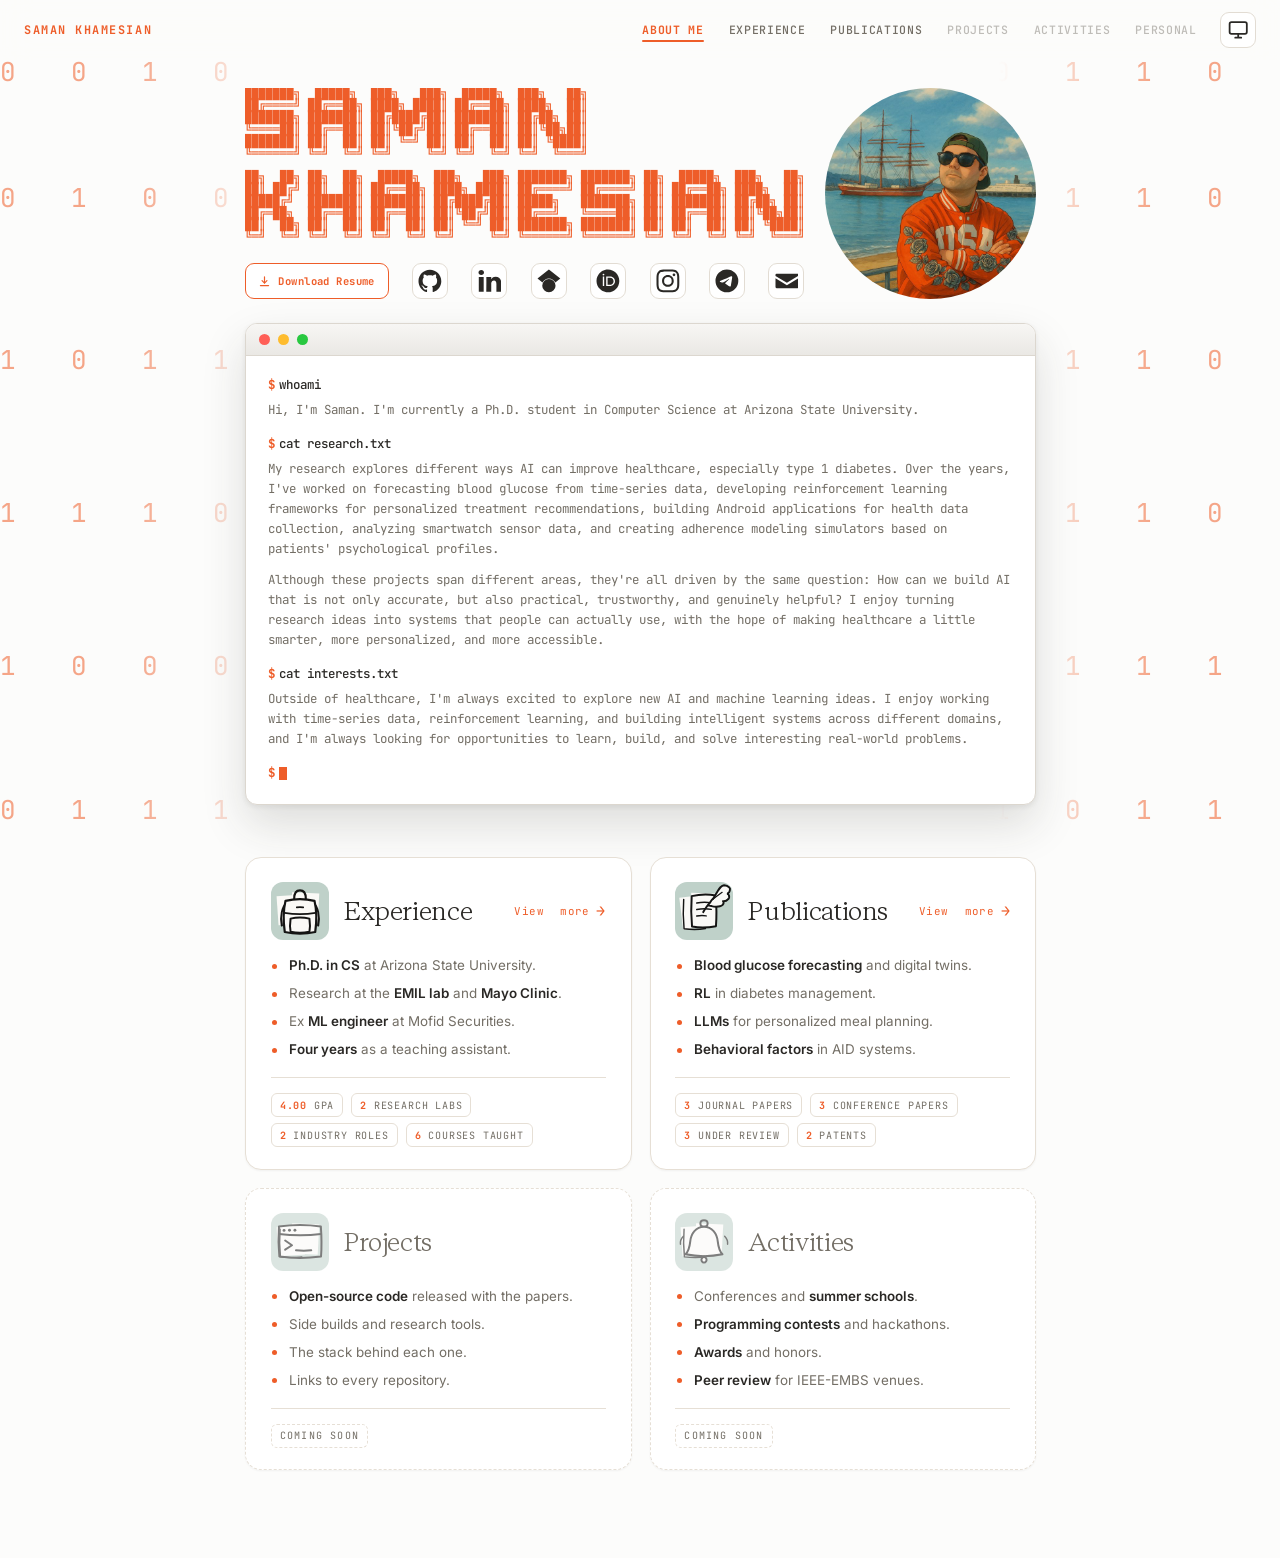
==== index.html @ d7483017 "Resolve url names" ====
<!DOCTYPE html>
<html lang="en">
<head>
    <meta charset="UTF-8">
    <meta name="viewport" content="width=device-width, initial-scale=1.0">
    <title>Saman Khamesian</title>
    <meta name="description" content="Saman Khamesian — Ph.D. student in Computer Science at Arizona State University, working on AI for healthcare and type 1 diabetes.">
    <link rel="canonical" href="https://samankhamesian.github.io/">
    <meta name="theme-color" content="#FCFCFB" id="themeColorMeta">

    <link rel="preconnect" href="https://fonts.googleapis.com">
    <link rel="preconnect" href="https://fonts.gstatic.com" crossorigin>
    <link href="https://fonts.googleapis.com/css2?family=JetBrains+Mono:wght@400;500;700&family=Inter:wght@400;500;600&display=swap" rel="stylesheet">
    <link rel="stylesheet" href="styles.css">

    <!-- no defer: this has to run before the first paint -->
    <script src="theme.js"></script>
</head>
<body>
    <div class="bin-rows" id="binRows"></div>

    <!-- ============================================================
         NAV — identical on every page except which link carries
         aria-current="page". Links marked .is-soon point nowhere
         until those pages exist.
         ============================================================ -->
    <nav class="nav" id="nav" aria-label="Main">
        <button class="nav-burger" id="navBurger" type="button"
                aria-expanded="false" aria-controls="navLinks" aria-label="Menu">
            <svg class="bars" viewBox="0 0 24 24" fill="none" stroke="currentColor" stroke-width="2.1" stroke-linecap="round" aria-hidden="true"><path d="M4 7h16M4 12h16M4 17h16"/></svg>
            <svg class="x" viewBox="0 0 24 24" fill="none" stroke="currentColor" stroke-width="2.1" stroke-linecap="round" aria-hidden="true"><path d="M6 6l12 12M18 6L6 18"/></svg>
        </button>

        <a class="nav-home" href="/">Saman Khamesian</a>

        <div class="nav-links" id="navLinks">
            <a class="nav-link" href="/" aria-current="page">About Me</a>
            <a class="nav-link" href="/experience">Experience</a>
            <a class="nav-link" href="/publications">Publications</a>
            <a class="nav-link is-soon" href="#" aria-disabled="true">Projects</a>
            <a class="nav-link is-soon" href="#" aria-disabled="true">Activities</a>
            <a class="nav-link is-soon" href="#" aria-disabled="true">Personal</a>
        </div>

        <div class="nav-tools">
            <div class="theme-toggle">
                <button class="theme-btn" id="themeBtn" type="button" data-mode="system"
                        aria-haspopup="true" aria-expanded="false" aria-controls="themeMenu" title="Theme">
                    <svg data-mode="light" viewBox="0 0 24 24" fill="none" stroke="currentColor" stroke-width="1.9" stroke-linecap="round" stroke-linejoin="round" aria-hidden="true" focusable="false">
                        <circle cx="12" cy="12" r="4.1"/>
                        <path d="M12 2.6v2.2M12 19.2v2.2M4.2 12H2M22 12h-2.2M6.3 6.3 4.8 4.8M19.2 19.2l-1.5-1.5M17.7 6.3l1.5-1.5M4.8 19.2l1.5-1.5"/>
                    </svg>
                    <svg data-mode="dark" viewBox="0 0 24 24" fill="currentColor" aria-hidden="true" focusable="false">
                        <path d="M20.3 14.9A8.9 8.9 0 0 1 9.1 3.7a9 9 0 1 0 11.2 11.2z"/>
                    </svg>
                    <svg data-mode="system" viewBox="0 0 24 24" fill="none" stroke="currentColor" stroke-width="1.9" stroke-linecap="round" stroke-linejoin="round" aria-hidden="true" focusable="false">
                        <rect x="2.8" y="4.4" width="18.4" height="12.6" rx="2"/>
                        <path d="M8.8 21h6.4M12 17v4"/>
                    </svg>
                </button>

                <div class="theme-menu" id="themeMenu" role="menu" aria-label="Theme" hidden>
                    <button class="theme-item" type="button" role="menuitemradio" data-set="light" aria-checked="false">
                        <svg class="ti-icon" viewBox="0 0 24 24" fill="none" stroke="currentColor" stroke-width="1.9" stroke-linecap="round" stroke-linejoin="round" aria-hidden="true"><circle cx="12" cy="12" r="4.1"/><path d="M12 2.6v2.2M12 19.2v2.2M4.2 12H2M22 12h-2.2M6.3 6.3 4.8 4.8M19.2 19.2l-1.5-1.5M17.7 6.3l1.5-1.5M4.8 19.2l1.5-1.5"/></svg>
                        <span class="ti-label">Light</span>
                        <svg class="ti-check" viewBox="0 0 24 24" fill="none" stroke="currentColor" stroke-width="2.8" stroke-linecap="round" stroke-linejoin="round" aria-hidden="true"><path d="m5 12.5 4.5 4.5L19 7"/></svg>
                    </button>
                    <button class="theme-item" type="button" role="menuitemradio" data-set="dark" aria-checked="false">
                        <svg class="ti-icon" viewBox="0 0 24 24" fill="currentColor" aria-hidden="true"><path d="M20.3 14.9A8.9 8.9 0 0 1 9.1 3.7a9 9 0 1 0 11.2 11.2z"/></svg>
                        <span class="ti-label">Dark</span>
                        <svg class="ti-check" viewBox="0 0 24 24" fill="none" stroke="currentColor" stroke-width="2.8" stroke-linecap="round" stroke-linejoin="round" aria-hidden="true"><path d="m5 12.5 4.5 4.5L19 7"/></svg>
                    </button>
                    <button class="theme-item" type="button" role="menuitemradio" data-set="system" aria-checked="false">
                        <svg class="ti-icon" viewBox="0 0 24 24" fill="none" stroke="currentColor" stroke-width="1.9" stroke-linecap="round" stroke-linejoin="round" aria-hidden="true"><rect x="2.8" y="4.4" width="18.4" height="12.6" rx="2"/><path d="M8.8 21h6.4M12 17v4"/></svg>
                        <span class="ti-label">System</span>
                        <svg class="ti-check" viewBox="0 0 24 24" fill="none" stroke="currentColor" stroke-width="2.8" stroke-linecap="round" stroke-linejoin="round" aria-hidden="true"><path d="m5 12.5 4.5 4.5L19 7"/></svg>
                    </button>
                </div>
            </div>
        </div>
    </nav>

    <div class="page" id="page">

        <div class="hero">
            <div class="name-wrap" id="nameWrap">
                <div class="art-fit" id="artFit">
                    <div class="name-block" id="nameBlock">
                        <pre class="name" id="nameArt">███████╗  █████╗  ███╗   ███╗  █████╗  ███╗   ██╗
██╔════╝ ██╔══██╗ ████╗ ████║ ██╔══██╗ ████╗  ██║
███████╗ ███████║ ██╔████╔██║ ███████║ ██╔██╗ ██║
╚════██║ ██╔══██║ ██║╚██╔╝██║ ██╔══██║ ██║╚██╗██║
███████║ ██║  ██║ ██║ ╚═╝ ██║ ██║  ██║ ██║ ╚████║
╚══════╝ ╚═╝  ╚═╝ ╚═╝     ╚═╝ ╚═╝  ╚═╝ ╚═╝  ╚═══╝

██╗  ██╗ ██╗  ██╗  █████╗  ███╗   ███╗ ███████╗ ███████╗ ██╗  █████╗  ███╗   ██╗
██║ ██╔╝ ██║  ██║ ██╔══██╗ ████╗ ████║ ██╔════╝ ██╔════╝ ██║ ██╔══██╗ ████╗  ██║
█████╔╝  ███████║ ███████║ ██╔████╔██║ █████╗   ███████╗ ██║ ███████║ ██╔██╗ ██║
██╔═██╗  ██╔══██║ ██╔══██║ ██║╚██╔╝██║ ██╔══╝   ╚════██║ ██║ ██╔══██║ ██║╚██╗██║
██║  ██╗ ██║  ██║ ██║  ██║ ██║ ╚═╝ ██║ ███████╗ ███████║ ██║ ██║  ██║ ██║ ╚████║
╚═╝  ╚═╝ ╚═╝  ╚═╝ ╚═╝  ╚═╝ ╚═╝     ╚═╝ ╚══════╝ ╚══════╝ ╚═╝ ╚═╝  ╚═╝ ╚═╝  ╚═══╝</pre>
                    </div>
                </div>

                <nav class="socials" id="socials" aria-label="Resume and profiles">
                    <!-- Resume sits first: it's the primary action, so it
                         reads before the profile tiles. On a phone it drops
                         below them via `order` (see styles.css). -->
                    <a class="resume" href="files/Resume_Saman_Khamesian.pdf" download aria-label="Download resume (PDF)">
                        <svg viewBox="0 0 24 24" fill="none" stroke="currentColor" stroke-width="2.2" stroke-linecap="round" stroke-linejoin="round" aria-hidden="true" focusable="false"><path d="M12 3.5v11"/><path d="M7.5 10.5 12 15l4.5-4.5"/><path d="M4.5 19.5h15"/></svg>
                        <span>Download Resume</span>
                    </a>

                    <a class="social" href="https://github.com/SamanKhamesian" aria-label="GitHub" target="_blank" rel="noopener noreferrer">
                        <svg viewBox="0 0 24 24" fill="currentColor" aria-hidden="true" focusable="false"><path transform="matrix(0.9583 0 0 0.9583 0.500 0.500)" d="M12 .297c-6.63 0-12 5.373-12 12 0 5.303 3.438 9.8 8.205 11.385.6.113.82-.258.82-.577 0-.285-.01-1.04-.015-2.04-3.338.724-4.042-1.61-4.042-1.61C4.422 18.07 3.633 17.7 3.633 17.7c-1.087-.744.084-.729.084-.729 1.205.084 1.838 1.236 1.838 1.236 1.07 1.835 2.809 1.305 3.495.998.108-.776.417-1.305.76-1.605-2.665-.3-5.466-1.332-5.466-5.93 0-1.31.465-2.38 1.235-3.22-.135-.303-.54-1.523.105-3.176 0 0 1.005-.322 3.3 1.23.96-.267 1.98-.399 3-.405 1.02.006 2.04.138 3 .405 2.28-1.552 3.285-1.23 3.285-1.23.645 1.653.24 2.873.12 3.176.765.84 1.23 1.91 1.23 3.22 0 4.61-2.805 5.625-5.475 5.92.42.36.81 1.096.81 2.22 0 1.606-.015 2.896-.015 3.286 0 .315.21.69.825.57C20.565 22.092 24 17.592 24 12.297c0-6.627-5.373-12-12-12"/></svg>
                    </a>
                    <a class="social" href="https://www.linkedin.com/in/samankhamesian/" aria-label="LinkedIn" target="_blank" rel="noopener noreferrer">
                        <svg viewBox="0 0 24 24" fill="currentColor" aria-hidden="true" focusable="false"><path transform="matrix(2.0572 0 0 2.0572 -4.437 -4.540)" d="M4.943 13.394V6.169H2.542v7.225zM3.743 5.182c.837 0 1.358-.554 1.358-1.248-.015-.709-.52-1.248-1.342-1.248S2.4 3.226 2.4 3.934c0 .694.521 1.248 1.327 1.248zM8.651 13.394V9.359c0-.216.016-.432.08-.586.173-.431.568-.878 1.232-.878.869 0 1.216.662 1.216 1.634v3.865h2.401V9.25c0-2.22-1.184-3.252-2.764-3.252-1.274 0-1.845.7-2.165 1.193v.025h-.016l.016-.025V6.169h-2.4c.03.678 0 7.225 0 7.225z"/></svg>
                    </a>
                    <a class="social" href="https://scholar.google.com/citations?user=PMeTbUYAAAAJ&amp;hl=en" aria-label="Google Scholar" target="_blank" rel="noopener noreferrer">
                        <svg viewBox="0 0 24 24" fill="currentColor" aria-hidden="true" focusable="false"><path transform="matrix(0.9583 0 0 0.9583 0.500 0.500)" d="M5.242 13.769L0 9.5 12 0l12 9.5-5.242 4.269C17.548 11.249 14.978 9.5 12 9.5c-2.977 0-5.548 1.748-6.758 4.269zM12 10a7 7 0 1 0 0 14 7 7 0 0 0 0-14z"/></svg>
                    </a>
                    <a class="social" href="https://orcid.org/0000-0003-1145-0528" aria-label="ORCID" target="_blank" rel="noopener noreferrer">
                        <svg viewBox="0 0 24 24" fill="currentColor" aria-hidden="true" focusable="false"><path transform="matrix(0.9583 0 0 0.9583 0.500 0.500)" d="M12 0C5.372 0 0 5.372 0 12s5.372 12 12 12 12-5.372 12-12S18.628 0 12 0zM7.369 4.378c.525 0 .947.431.947.947s-.422.947-.947.947a.95.95 0 0 1-.947-.947c0-.525.422-.947.947-.947zm-.722 3.038h1.444v10.041H6.647V7.416zm3.562 0h3.9c3.712 0 5.344 2.653 5.344 5.025 0 2.578-2.016 5.025-5.325 5.025h-3.919V7.416zm1.444 1.303v7.444h2.297c3.272 0 4.022-2.484 4.022-3.722 0-2.016-1.284-3.722-4.097-3.722h-2.222z"/></svg>
                    </a>
                    <a class="social" href="https://www.instagram.com/saman.khamesian/" aria-label="Instagram" target="_blank" rel="noopener noreferrer">
                        <svg viewBox="0 0 24 24" fill="currentColor" aria-hidden="true" focusable="false"><path transform="matrix(0.9583 0 0 0.9583 0.500 0.500)" d="M7.0301.084c-1.2768.0602-2.1487.264-2.911.5634-.7888.3075-1.4575.72-2.1228 1.3877-.6652.6677-1.075 1.3368-1.3802 2.127-.2954.7638-.4956 1.6365-.552 2.914-.0564 1.2775-.0689 1.6882-.0626 4.947.0062 3.2586.0206 3.6671.0825 4.9473.061 1.2765.264 2.1482.5635 2.9107.308.7889.72 1.4573 1.388 2.1228.6679.6655 1.3365 1.0743 2.1285 1.38.7632.295 1.6361.4961 2.9134.552 1.2773.056 1.6884.069 4.9462.0627 3.2578-.0062 3.668-.0207 4.9478-.0814 1.28-.0607 2.147-.2652 2.9098-.5633.7889-.3086 1.4578-.72 2.1228-1.3881.665-.6682 1.0745-1.3378 1.3795-2.1284.2957-.7632.4966-1.636.552-2.9124.056-1.2809.0692-1.6898.063-4.948-.0063-3.2583-.021-3.6668-.0817-4.9465-.0607-1.2797-.264-2.1487-.5633-2.9117-.3084-.7889-.72-1.4568-1.3876-2.1228C21.2982 1.33 20.628.9208 19.8378.6165 19.074.321 18.2017.1197 16.9244.0645 15.6471.0093 15.236-.005 11.977.0014 8.718.0076 8.31.0215 7.0301.0839m.1402 21.6932c-1.17-.0509-1.8053-.2453-2.2287-.408-.5606-.216-.96-.4771-1.3819-.895-.422-.4178-.6811-.8186-.9-1.378-.1644-.4234-.3624-1.058-.4171-2.228-.0595-1.2645-.072-1.6442-.079-4.848-.007-3.2037.0053-3.583.0607-4.848.05-1.169.2456-1.805.408-2.2282.216-.5613.4762-.96.895-1.3816.4188-.4217.8184-.6814 1.3783-.9003.423-.1651 1.0575-.3614 2.227-.4171 1.2655-.06 1.6447-.072 4.848-.079 3.2033-.007 3.5835.005 4.8495.0608 1.169.0508 1.8053.2445 2.228.408.5608.216.96.4754 1.3816.895.4217.4194.6816.8176.9005 1.3787.1653.4217.3617 1.056.4169 2.2263.0602 1.2655.0739 1.645.0796 4.848.0058 3.203-.0055 3.5834-.061 4.848-.051 1.17-.245 1.8055-.408 2.2294-.216.5604-.4763.96-.8954 1.3814-.419.4215-.8181.6811-1.3783.9-.4224.1649-1.0577.3617-2.2262.4174-1.2656.0595-1.6448.072-4.8493.079-3.2045.007-3.5825-.006-4.848-.0608M16.953 5.5864A1.44 1.44 0 1 0 18.39 4.144a1.44 1.44 0 0 0-1.437 1.4424M5.8385 12.012c.0067 3.4032 2.7706 6.1557 6.173 6.1493 3.4026-.0065 6.157-2.7701 6.1506-6.1733-.0065-3.4032-2.771-6.1565-6.174-6.1498-3.403.0067-6.156 2.771-6.1496 6.1738M8 12.0077a4 4 0 1 1 4.008 3.9921A3.9996 3.9996 0 0 1 8 12.0077"/></svg>
                    </a>
                    <a class="social" href="https://t.me/SamanKhamesian" aria-label="Telegram" target="_blank" rel="noopener noreferrer">
                        <svg viewBox="0 0 24 24" fill="currentColor" aria-hidden="true" focusable="false"><path transform="matrix(0.9583 0 0 0.9583 0.500 0.500)" d="M11.944 0A12 12 0 0 0 0 12a12 12 0 0 0 12 12 12 12 0 0 0 12-12A12 12 0 0 0 12 0a12 12 0 0 0-.056 0zm4.962 7.224c.1-.002.321.023.465.14a.506.506 0 0 1 .171.325c.016.093.036.306.02.472-.18 1.898-.962 6.502-1.36 8.627-.168.9-.499 1.201-.82 1.23-.696.065-1.225-.46-1.9-.902-1.056-.693-1.653-1.124-2.678-1.8-1.185-.78-.417-1.21.258-1.91.177-.184 3.247-2.977 3.307-3.23.007-.032.014-.15-.056-.212s-.174-.041-.249-.024c-.106.024-1.793 1.14-5.061 3.345-.48.33-.913.49-1.302.48-.428-.008-1.252-.241-1.865-.44-.752-.245-1.349-.374-1.297-.789.027-.216.325-.437.893-.663 3.498-1.524 5.83-2.529 6.998-3.014 3.332-1.386 4.025-1.627 4.476-1.635z"/></svg>
                    </a>
                    <a class="social" id="emailLink" href="#" aria-label="Email" data-u="s.khamesian" data-d="gmail" data-t="com">
                        <svg viewBox="0 0 24 24" fill="currentColor" aria-hidden="true" focusable="false"><path transform="matrix(1.0455 0 0 1.0455 -0.545 -0.545)" d="M2 5h20a1 1 0 0 1 1 1v1.2l-11 6.6L1 7.2V6a1 1 0 0 1 1-1ZM1 9.55V18a1 1 0 0 0 1 1h20a1 1 0 0 0 1-1V9.55l-11 6.6-11-6.6Z"/></svg>
                    </a>
                </nav>
            </div>
            <div class="photo-frame">
                <img src="images/profile.jpg" alt="Saman Khamesian">
            </div>
        </div>

        <div class="bio" id="bio">
            <div class="term-window">
                <div class="term-bar" aria-hidden="true">
                    <span class="dot r"></span>
                    <span class="dot y"></span>
                    <span class="dot g"></span>
                </div>
                <div class="term-body term">
                    <div class="cmd"><span class="prompt">$</span>whoami</div>
                    <div class="out">
                        <p>Hi, I'm Saman. I'm currently a Ph.D. student in Computer Science at Arizona State University.</p>
                    </div>

                    <div class="cmd"><span class="prompt">$</span>cat research.txt</div>
                    <div class="out">
                        <p>My research explores different ways AI can improve healthcare, especially type 1 diabetes. Over the years, I've worked on forecasting blood glucose from time-series data, developing reinforcement learning frameworks for personalized treatment recommendations, building Android applications for health data collection, analyzing smartwatch sensor data, and creating adherence modeling simulators based on patients' psychological profiles.</p>
                        <p>Although these projects span different areas, they're all driven by the same question: How can we build AI that is not only accurate, but also practical, trustworthy, and genuinely helpful? I enjoy turning research ideas into systems that people can actually use, with the hope of making healthcare a little smarter, more personalized, and more accessible.</p>
                    </div>

                    <div class="cmd"><span class="prompt">$</span>cat interests.txt</div>
                    <div class="out">
                        <p>Outside of healthcare, I'm always excited to explore new AI and machine learning ideas. I enjoy working with time-series data, reinforcement learning, and building intelligent systems across different domains, and I'm always looking for opportunities to learn, build, and solve interesting real-world problems.</p>
                    </div>

                    <div class="cmd last"><span class="prompt">$</span><span class="cursor" aria-hidden="true"></span></div>
                </div>
            </div>
        </div>

    </div>
    <!-- /#page — fitViewport() scales ONLY what is inside the div above -->

    <!-- ============================================================
         OVERVIEW CARDS — 2 x 2. Deliberately a SIBLING of #page, so
         fitViewport() never scales them. fitHub() pins the grid to
         the terminal's rendered left edge and width.

         A live page is one anchor with class "card". A page that
         doesn't exist yet is a div with class "card is-soon" —
         same shell, dashed border, no "View more", not clickable.
         ============================================================ -->
    <section class="hub" id="hub" aria-label="Sections">
        <div class="hub-grid">

            <a class="card" href="/experience">
                <div class="card-head">
                    <div class="card-logo">
                        <!-- backpack: what you carry with you -->
                        <svg viewBox="0 0 320 320" xmlns="http://www.w3.org/2000/svg" role="img" aria-label="Experience">
                            <rect width="320" height="320" rx="18" fill="#BFD1C9"/>
                            <rect x="36" y="74" width="146" height="160" fill="#FAF9F6" transform="rotate(-4 109 154)"/>
                            <rect x="112" y="60" width="150" height="166" fill="#FAF9F6" transform="rotate(3 187 143)"/>
                            <g fill="none" stroke="#141413" stroke-width="12" stroke-linecap="round" stroke-linejoin="round">
                                <path d="M92 108 C 60 138 50 190 60 240"/>
                                <path d="M228 108 C 260 138 270 190 260 240"/>
                                <path d="M128 92 C 128 62 140 46 160 46 C 180 46 192 62 192 92"/>
                            </g>
                            <g fill="#FAF9F6" stroke="#141413" stroke-width="12" stroke-linecap="round" stroke-linejoin="round">
                                <path d="M80 104 C 68 156 68 220 76 276 C 130 288 190 288 244 276 C 252 220 252 156 240 104 C 190 92 130 92 80 104 Z"/>
                            </g>
                            <g fill="none" stroke="#141413" stroke-width="10" stroke-linecap="round" stroke-linejoin="round">
                                <path d="M74 170 C 130 180 190 180 246 170"/>
                            </g>
                            <g fill="none" stroke="#141413" stroke-width="11" stroke-linecap="round" stroke-linejoin="round">
                                <path d="M108 202 C 104 230 104 254 108 274 C 142 282 178 282 212 274 C 216 254 216 230 212 202 C 178 194 142 194 108 202 Z"/>
                            </g>
                            <g fill="none" stroke="#141413" stroke-width="9" stroke-linecap="round" stroke-linejoin="round">
                                <path d="M142 140 C 154 138 166 138 178 140"/>
                            </g>
                        </svg>
                    </div>
                    <h3>Experience</h3>
                    <span class="card-more">View<span class="hsp"> </span>more <span class="arw" aria-hidden="true">&#8594;</span></span>
                </div>

                <ul class="card-pts">
                    <li><strong>Ph.D. in CS</strong> at Arizona State University.</li>
                    <li>Research at the <strong>EMIL lab</strong> and <strong>Mayo Clinic</strong>.</li>
                    <li>Ex <strong>ML engineer</strong> at Mofid Securities.</li>
                    <li><strong>Four years</strong> as a teaching assistant.</li>
                </ul>

                <div class="card-stats">
                    <span class="stat"><b>4.00</b> GPA</span>
                    <span class="stat"><b>2</b> Research labs</span>
                    <span class="stat"><b>2</b> Industry roles</span>
                    <span class="stat"><b>6</b> Courses taught</span>
                </div>
            </a>

            <a class="card" href="/publications">
                <div class="card-head">
                    <div class="card-logo">
                        <svg viewBox="0 0 320 320" xmlns="http://www.w3.org/2000/svg" role="img" aria-label="Publications">
                            <rect width="320" height="320" rx="18" fill="#BFD1C9"/>
                            <rect x="34" y="78" width="140" height="176" fill="#FAF9F6" transform="rotate(-7 104 166)"/>
                            <rect x="86" y="62" width="146" height="182" fill="#FAF9F6" transform="rotate(2 159 153)"/>
                            <g fill="none" stroke="#141413" stroke-width="8" stroke-linecap="round" stroke-linejoin="round">
                                <path d="M48 96 C 44 152 45 208 50 258 C 92 264 134 263 168 257"/>
                            </g>
                            <g fill="none" stroke="#141413" stroke-width="11" stroke-linecap="round" stroke-linejoin="round">
                                <path d="M92 78 C 88 136 89 194 94 246 C 138 254 186 252 226 244 C 230 190 229 132 225 74 C 180 66 134 68 92 78 Z"/>
                            </g>
                            <g fill="none" stroke="#141413" stroke-width="8" stroke-linecap="round" stroke-linejoin="round">
                                <path d="M120 116 C 146 111 176 111 200 115"/>
                                <path d="M120 152 C 146 147 176 147 200 151"/>
                                <path d="M120 188 C 138 184 156 184 172 187"/>
                            </g>
                            <g fill="#FAF9F6" stroke="#141413" stroke-width="11" stroke-linecap="round" stroke-linejoin="round">
                                <path d="M271 18 C 280 18 292 22 299 30 C 304 36 305 40 303 43 C 302 50 300 54 298 57 C 294 61 290 63 291 66 C 295 70 298 72 298 75 C 299 80 299 84 298 87 C 296 92 292 96 289 98 C 284 103 280 105 276 105 C 271 106 267 105 265 106 C 268 110 269 113 268 116 C 267 121 265 124 263 126 C 258 131 253 133 248 134 C 241 136 234 136 227 136 C 218 136 210 135 202 133 C 195 132 187 131 181 129 C 185 124 189 119 193 114 C 197 108 201 102 204 98 C 206 96 208 95 209 94 C 213 88 217 81 221 74 C 226 66 231 58 236 50 C 241 42 246 35 251 29 C 257 23 264 19 271 18 Z"/>
                            </g>
                            <g fill="none" stroke="#141413" stroke-width="7" stroke-linecap="round" stroke-linejoin="round">
                                <path d="M209 95 C 226 82 245 68 260 57"/>
                            </g>
                            <g fill="none" stroke="#141413" stroke-width="11" stroke-linecap="round" stroke-linejoin="round">
                                <path d="M181 129 C 173 137 165 150 156 166"/>
                            </g>
                        </svg>
                    </div>
                    <h3>Publications</h3>
                    <span class="card-more">View<span class="hsp"> </span>more <span class="arw" aria-hidden="true">&#8594;</span></span>
                </div>

                <ul class="card-pts">
                    <li><strong>Blood glucose forecasting</strong> and digital twins.</li>
                    <li><strong>RL</strong> in diabetes management.</li>
                    <li><strong>LLMs</strong> for personalized meal planning.</li>
                    <li><strong>Behavioral factors</strong> in AID systems.</li>
                </ul>

                <div class="card-stats">
                    <span class="stat"><b>3</b> Journal papers</span>
                    <span class="stat"><b>3</b> Conference papers</span>
                    <span class="stat"><b>3</b> Under review</span>
                    <span class="stat"><b>2</b> Patents</span>
                </div>
            </a>

            <div class="card is-soon">
                <div class="card-head">
                    <div class="card-logo">
                        <!-- terminal -->
                        <svg viewBox="0 0 320 320" xmlns="http://www.w3.org/2000/svg" role="img" aria-label="Projects">
                            <rect width="320" height="320" rx="18" fill="#BFD1C9"/>
                            <rect x="36" y="74" width="146" height="160" fill="#FAF9F6" transform="rotate(-4 109 154)"/>
                            <rect x="112" y="60" width="150" height="166" fill="#FAF9F6" transform="rotate(3 187 143)"/>
                            <g fill="none" stroke="#141413" stroke-width="8" stroke-linecap="round" stroke-linejoin="round">
                                <path d="M50 90 C 46 144 47 198 52 242 C 94 248 136 247 170 242"/>
                            </g>
                            <g fill="none" stroke="#141413" stroke-width="11" stroke-linecap="round" stroke-linejoin="round">
                                <path d="M44 74 C 40 130 41 190 46 240 C 116 250 208 249 276 240 C 280 190 279 130 275 74 C 206 64 114 64 44 74 Z"/>
                                <path d="M44 116 C 116 124 208 124 276 116"/>
                            </g>
                            <g fill="#141413"><circle cx="72" cy="96" r="8"/><circle cx="102" cy="95" r="8"/><circle cx="132" cy="95" r="8"/></g>
                            <g fill="none" stroke="#141413" stroke-width="11" stroke-linecap="round" stroke-linejoin="round">
                                <path d="M78 152 L 116 178 L 78 202"/>
                                <path d="M138 206 C 166 209 196 209 222 206"/>
                            </g>
                        </svg>
                    </div>
                    <h3>Projects</h3>
                </div>

                <ul class="card-pts">
                    <li><strong>Open-source code</strong> released with the papers.</li>
                    <li>Side builds and research tools.</li>
                    <li>The stack behind each one.</li>
                    <li>Links to every repository.</li>
                </ul>

                <div class="card-stats">
                    <span class="stat soon">Coming soon</span>
                </div>
            </div>

            <div class="card is-soon">
                <div class="card-head">
                    <div class="card-logo">
                        <!-- ring bell -->
                        <svg viewBox="0 0 320 320" xmlns="http://www.w3.org/2000/svg" role="img" aria-label="Activities">
                            <rect width="320" height="320" rx="18" fill="#BFD1C9"/>
                            <rect x="36" y="74" width="146" height="160" fill="#FAF9F6" transform="rotate(-4 109 154)"/>
                            <rect x="112" y="60" width="150" height="166" fill="#FAF9F6" transform="rotate(3 187 143)"/>
                            <g fill="none" stroke="#141413" stroke-width="8" stroke-linecap="round" stroke-linejoin="round">
                                <path d="M50 90 C 46 144 47 198 52 242 C 94 248 136 247 170 242"/>
                            </g>
                            <g fill="none" stroke="#141413" stroke-width="11" stroke-linecap="round" stroke-linejoin="round">
                                <path d="M160 40 C 172 40 180 48 180 58 C 180 68 172 76 160 76 C 148 76 140 68 140 58 C 140 48 148 40 160 40 Z"/>
                            </g>
                            <g fill="#FAF9F6" stroke="#141413" stroke-width="11" stroke-linecap="round" stroke-linejoin="round">
                                <path d="M160 76 C 204 76 232 114 236 158 C 240 194 248 214 262 228 C 202 240 118 240 58 228 C 72 214 80 194 84 158 C 88 114 116 76 160 76 Z"/>
                                <path d="M160 240 C 148 246 142 256 148 266 C 154 276 166 276 172 266 C 178 256 172 246 160 240 Z"/>
                            </g>
                            <g fill="none" stroke="#141413" stroke-width="8" stroke-linecap="round" stroke-linejoin="round">
                                <path d="M46 128 C 34 140 28 156 30 172"/>
                                <path d="M274 128 C 286 140 292 156 290 172"/>
                            </g>
                        </svg>
                    </div>
                    <h3>Activities</h3>
                </div>

                <ul class="card-pts">
                    <li>Conferences and <strong>summer schools</strong>.</li>
                    <li><strong>Programming contests</strong> and hackathons.</li>
                    <li><strong>Awards</strong> and honors.</li>
                    <li><strong>Peer review</strong> for IEEE-EMBS venues.</li>
                </ul>

                <div class="card-stats">
                    <span class="stat soon">Coming soon</span>
                </div>
            </div>

        </div>
    </section>

    <script src="site.js"></script>
</body>
</html>
---- styles.css ----
/* ===========================================================
   Saman Khamesian — shared stylesheet
   Loaded by every page. Nothing here is page-specific; the
   only thing that changes per page is which blocks of markup
   are present.
   =========================================================== */

/* ---------- Anthropic Serif (self-hosted, headings only).
   One variable font: wght 300..800, opsz 16..48. The weight
   RANGE below is what tells the browser the axis exists — with
   a single value it assumes the file only has Light and FAKES
   any other weight by smearing the outlines, which is what
   swallowed the space in "Work Experience". ---------- */
@font-face {
    font-family: 'Anthropic Serif';
    src: url('fonts/AnthropicSerif.woff2') format('woff2');
    font-weight: 300 800;
    font-style: normal;
    font-display: swap;
}

:root {
    --bg-color: #FCFCFB;
    --text-primary: #2A2825;
    --text-secondary: #736E65;
    --accent: #EE5D29;
    --border-color: #E6DFD5;
    --icon-bg: #FFFFFF;
    --icon-fg: #2A2825;
    --icon-border: #E2DCD3;
    --heading: #2A2825;

    /* terminal window */
    --term-bg: #FFFFFF;
    --term-border: #DCD7CF;
    --term-bar: linear-gradient(#F7F6F4, #EAE8E4);
    --term-bar-border: #DCD7CF;
    --term-shadow: 0 20px 44px rgba(44, 44, 42, 0.15),
                   0 2px 6px rgba(44, 44, 42, 0.08);

    /* Theme control — button + dropdown panel. These FOLLOW the
       page theme instead of inverting it, so a light page gets a
       light button. That's the opposite of --icon-bg, which
       inverts on purpose so the profile tiles stay high-contrast. */
    --tbtn-bg: #FFFFFF;
    --tbtn-fg: #2A2825;
    --tbtn-border: #E2DCD3;
    --menu-bg: #FFFFFF;
    --menu-border: #E2DCD3;
    --menu-hover: #F3F1ED;
    --menu-shadow: 0 16px 36px rgba(44, 44, 42, 0.16),
                   0 2px 6px rgba(44, 44, 42, 0.08);

    /* sticky bar surface — translucent so the binary rows blur
       past underneath instead of being covered */
    --nav-bg: rgba(252, 252, 251, 0.82);
    --nav-border: #E6DFD5;

    /* overview cards */
    --card-bg: #FFFFFF;
    --card-border: #E6DFD5;
    --card-shadow: 0 1px 2px rgba(44, 44, 42, 0.05);
    --card-shadow-hi: 0 18px 40px rgba(44, 44, 42, 0.14),
                      0 2px 6px rgba(44, 44, 42, 0.07);

    /* Gutter between the four cards. Deliberately a whole number:
       grid subtracts the gap and splits the remainder, so a
       fractional gap can leave the two columns half a pixel apart. */
    --hub-gap: 18px;

    --bin-opacity: 0.55;
    --dot-glow: rgba(238, 93, 41, 0.14);
    --hover-shadow: rgba(44, 44, 42, 0.30);

    /* ASCII art metrics — --icon-size also sets the Download
       Resume pill's height and the theme button, so all three
       stay the same size. */
    --art-font-size: 0.68rem;
    --icon-size: 36px;
    --icon-radius: 9px;
    --hero-gap: 1.25rem;

    /* sticky bar height — everything below clears it */
    --nav-h: 3.75rem;
    --nav-reserve: calc(var(--nav-h) + 1.75rem);

    --font-mono: 'Anthropic Mono', 'JetBrains Mono', ui-monospace,
                 SFMono-Regular, Menlo, monospace;
    --font-serif: 'Anthropic Serif', 'Iowan Old Style', Georgia, serif;

    --edu-logo-size: 76px;   /* section heading tile */
    --card-logo-size: 58px;  /* overview card tile  */
    --edu-rail: 16px;        /* left edge -> timeline line */

    /* Width of the forced gap between words in headings.
       This is the dial — nothing else needs touching. */
    --head-space: 0.3em;

    /* Home column. #page is scaled by fitViewport(), so what you
       see on screen is this value times that scale. */
    --col: 1100px;

    /* Subpage column (Experience, Publications, ...). Those pages
       have no hero to measure against, so this is the dial that
       matches them to the home page's on-screen width. */
    --col-sub: 755px;
}

/* ===========================================================
   DARK THEME — only colors change here, no layout values.
   Set by theme.js on <html data-theme="dark"> before first paint.
   =========================================================== */
html[data-theme="dark"] {
    --bg-color: #181818;            /* rgb(24,24,24) */
    --text-primary: #EDEAE4;
    --text-secondary: #A29B92;
    --accent: #EE5D29;              /* orange stays orange */
    --border-color: #3A3735;
    --icon-bg: #2C2C2A;             /* dark tiles, light glyphs */
    --icon-fg: #EDEAE4;
    --icon-border: #3A3735;
    --heading: #FFFFFF;

    --term-bg: #1F1F1E;             /* same surface as the cards */
    --term-border: #3A3735;
    --term-bar: #383633;            /* rgb(56,54,51)  macOS bar  */
    --term-bar-border: #2B2B2B;
    --term-shadow: 0 22px 48px rgba(0, 0, 0, 0.55),
                   0 2px 8px rgba(0, 0, 0, 0.40);

    --tbtn-bg: #232322;
    --tbtn-fg: #EDEAE4;
    --tbtn-border: #3A3735;
    --menu-bg: #2A2A28;
    --menu-border: #3A3735;
    --menu-hover: #383633;
    --menu-shadow: 0 18px 40px rgba(0, 0, 0, 0.60),
                   0 2px 8px rgba(0, 0, 0, 0.45);

    --nav-bg: rgba(24, 24, 24, 0.82);
    --nav-border: #3A3735;

    --card-bg: #1F1F1E;
    --card-border: #3A3735;
    --card-shadow: 0 1px 2px rgba(0, 0, 0, 0.4);
    --card-shadow-hi: 0 20px 44px rgba(0, 0, 0, 0.6),
                      0 2px 8px rgba(0, 0, 0, 0.45);

    --bin-opacity: 0.42;
    --dot-glow: rgba(238, 93, 41, 0.20);
    --hover-shadow: rgba(0, 0, 0, 0.55);

    color-scheme: dark;
}

* { box-sizing: border-box; margin: 0; padding: 0; }

/* min-height (not height) so the body can grow past one screen */
html, body { min-height: 100%; }
html {
    background-color: var(--bg-color);   /* no white overscroll flash */
    scroll-behavior: smooth;
}
body {
    background-color: var(--bg-color);
    color: var(--text-primary);
    font-family: 'Inter', sans-serif;
    display: flex;
    flex-direction: column;
    align-items: center;
    padding: var(--nav-reserve) 1.5rem 1.5rem;
    position: relative;
    overflow-x: hidden;
    transition: background-color 0.3s ease, color 0.3s ease;
}

/* ===========================================================
   STICKY NAV
   DOM order is burger -> name -> links -> tools, which gives
   the desktop row (name left, tabs right) and the mobile row
   (burger left, name beside it, theme right) with no duplicated
   markup — only `order` and `display` change in the media query.
   =========================================================== */
.nav {
    position: fixed;
    top: 0; left: 0; right: 0;
    height: var(--nav-h);
    z-index: 40;
    display: flex;
    align-items: center;
    gap: 0.75rem;
    padding: 0 1.5rem;
    background: var(--nav-bg);
    border-bottom: 1px solid transparent;
    -webkit-backdrop-filter: saturate(180%) blur(14px);
    backdrop-filter: saturate(180%) blur(14px);
    transition: border-color 0.25s ease, box-shadow 0.25s ease,
                background-color 0.3s ease;
}
/* hairline + shadow only appear once you've scrolled, so the bar
   is invisible against the hero on first paint */
.nav.is-stuck {
    border-bottom-color: var(--nav-border);
    box-shadow: 0 1px 14px rgba(44, 44, 42, 0.06);
}
html[data-theme="dark"] .nav.is-stuck { box-shadow: 0 1px 14px rgba(0, 0, 0, 0.45); }

.nav-home {
    font-family: var(--font-mono);
    font-size: 0.74rem;
    font-weight: 700;
    letter-spacing: 0.13em;
    text-transform: uppercase;
    color: var(--accent);
    text-decoration: none;
    flex: 0 0 auto;
    white-space: nowrap;
    padding: 0.3rem 0;
}
.nav-home:focus-visible { outline: 2px solid var(--accent); outline-offset: 4px; }

.nav-links { display: flex; align-items: center; gap: 0.15rem; margin-left: auto; }
.nav-link {
    font-family: var(--font-mono);
    font-size: 0.72rem;
    font-weight: 500;
    letter-spacing: 0.06em;
    text-transform: uppercase;
    color: var(--text-secondary);
    text-decoration: none;
    padding: 0.5rem 0.7rem;
    border-radius: 8px;
    position: relative;
    white-space: nowrap;
    transition: color 0.18s ease, background-color 0.18s ease;
}
.nav-link:hover { color: var(--text-primary); background: var(--menu-hover); }
.nav-link:focus-visible { outline: 2px solid var(--accent); outline-offset: 2px; }
.nav-link[aria-current="page"] { color: var(--accent); font-weight: 700; }
.nav-link[aria-current="page"]::after {
    content: '';
    position: absolute;
    left: 0.7rem; right: 0.7rem; bottom: 0.18rem;
    height: 2px; border-radius: 2px;
    background: var(--accent);
}
/* pages that don't exist yet — visible but clearly not ready */
.nav-link.is-soon { opacity: 0.45; cursor: default; }
.nav-link.is-soon:hover { background: transparent; color: var(--text-secondary); }

.nav-tools { display: flex; align-items: center; gap: 0.5rem; flex: 0 0 auto; }
.nav-burger { display: none; }

/* ---------- theme control ---------- */
.theme-toggle { position: relative; }
.theme-btn {
    width: var(--icon-size);
    height: var(--icon-size);
    padding: 0;
    border: 1px solid var(--tbtn-border);
    cursor: pointer;
    border-radius: var(--icon-radius);
    background-color: var(--tbtn-bg);
    color: var(--tbtn-fg);
    display: flex;
    align-items: center;
    justify-content: center;
    transition: transform 0.22s cubic-bezier(0.22, 1, 0.36, 1),
                box-shadow 0.22s ease, background-color 0.3s ease,
                color 0.3s ease, border-color 0.3s ease;
}
.theme-btn svg { width: 66%; height: 66%; display: none; pointer-events: none; }
/* the button shows the icon of the SELECTED mode, so System shows
   the display icon rather than the resolved sun/moon */
.theme-btn[data-mode="light"]  svg[data-mode="light"],
.theme-btn[data-mode="dark"]   svg[data-mode="dark"],
.theme-btn[data-mode="system"] svg[data-mode="system"] { display: block; }
.theme-btn:hover,
.theme-btn:focus-visible,
.theme-btn[aria-expanded="true"] {
    transform: translateY(-2px) scale(1.08);
    box-shadow: 0 8px 18px var(--hover-shadow);
}
.theme-btn:focus-visible { outline: 3px solid var(--accent); outline-offset: 4px; }

.theme-menu {
    position: absolute;
    top: calc(100% + 10px);
    right: 0;
    min-width: 176px;
    padding: 6px;
    background: var(--menu-bg);
    border: 1px solid var(--menu-border);
    border-radius: 14px;
    box-shadow: var(--menu-shadow);
    display: flex;
    flex-direction: column;
    gap: 2px;
    z-index: 50;
    transform-origin: top right;
    animation: menuIn 0.15s cubic-bezier(0.22, 1, 0.36, 1);
}
.theme-menu[hidden] { display: none; }
@keyframes menuIn {
    from { opacity: 0; transform: translateY(-6px) scale(0.96); }
    to   { opacity: 1; transform: translateY(0) scale(1); }
}
.theme-item {
    display: flex;
    align-items: center;
    gap: 0.75rem;
    width: 100%;
    padding: 0.52rem 0.6rem;
    border: 0;
    background: transparent;
    border-radius: 9px;
    cursor: pointer;
    font-family: 'Inter', sans-serif;
    font-size: 0.88rem;
    color: var(--text-primary);
    text-align: left;
    transition: background-color 0.15s ease;
}
.theme-item:hover { background: var(--menu-hover); }
.theme-item:focus-visible { outline: 2px solid var(--accent); outline-offset: -2px; }
.ti-icon { width: 17px; height: 17px; flex: 0 0 auto; color: var(--text-secondary); }
.ti-label { flex: 1; }
.ti-check { width: 15px; height: 15px; flex: 0 0 auto; color: var(--accent); opacity: 0; }
.theme-item[aria-checked="true"] { font-weight: 500; }
.theme-item[aria-checked="true"] .ti-icon { color: var(--text-primary); }
.theme-item[aria-checked="true"] .ti-check { opacity: 1; }

/* ===========================================================
   ANIMATED BINARY BACKGROUND
   absolute (not fixed) = stays at the top of the page and
   scrolls away, so you only ever see these 6 rows
   =========================================================== */
.bin-rows {
    position: absolute;
    top: 0; left: 0; right: 0;
    height: 100vh;
    z-index: 0;
    pointer-events: none;
    overflow: hidden;
    -webkit-mask-image: linear-gradient(90deg, black 0%, black 10%, transparent 22%, transparent 78%, black 90%, black 100%);
    mask-image: linear-gradient(90deg, black 0%, black 10%, transparent 22%, transparent 78%, black 90%, black 100%);
}
.bin-row {
    position: absolute;
    left: 0;
    width: max-content;
    white-space: nowrap;
    color: var(--accent);
    font-family: 'JetBrains Mono', ui-monospace, monospace;
    font-size: 26px;
    letter-spacing: 55px;
    opacity: var(--bin-opacity);
    will-change: transform;
    animation-name: flowRight;
    animation-timing-function: linear;
    animation-iteration-count: infinite;
}
.bin-row .half { display: inline-block; }
@keyframes flowRight {
    from { transform: translateX(-50%); }
    to   { transform: translateX(0%); }
}

/* ---------- page column (JS scales this to fit the viewport) ---------- */
.page {
    max-width: var(--col);
    width: 110%;
    position: relative;
    z-index: 1;
    transform-origin: top center;
}

/* ===========================================================
   HERO (home only)
   =========================================================== */
.hero {
    display: flex;
    align-items: center;
    justify-content: center;
    gap: var(--hero-gap);
}
.name-wrap { flex: 0 1 auto; min-width: 0; max-width: 100%; }
.art-fit { width: 100%; overflow: hidden; }
.name-block { display: block; width: max-content; transform-origin: left top; }
.name {
    font-family: 'JetBrains Mono', ui-monospace, monospace;
    font-weight: 700;
    font-size: var(--art-font-size);
    line-height: 1.1;
    color: var(--accent);
    white-space: pre;
    margin: 0;
    display: block;
}
.photo-frame {
    flex-shrink: 0;
    /* fallback only — fitPhoto() overrides this with the exact
       height of the name block so the two align top and bottom */
    width: clamp(150px, 20vw, 230px);
    height: clamp(150px, 20vw, 230px);
    border-radius: 50%;
    overflow: hidden;
}
.photo-frame img { width: 100%; height: 100%; object-fit: cover; display: block; }

/* ===========================================================
   ACTION ROW — Download Resume pill first, then the profile
   tiles, spread edge to edge across the name block so the last
   tile lands flush with the final ASCII character.
   space-between splits the leftover width EQUALLY between every
   pair, so all the gaps stay identical on their own; the 0.5rem
   gap below is only the floor if space runs out.
   =========================================================== */
.socials {
    display: flex;
    flex-wrap: wrap;
    justify-content: space-between;
    align-items: center;
    gap: 0.5rem;
    width: 100%;
    margin-top: 1.25rem;
}
.social {
    width: var(--icon-size);
    height: var(--icon-size);
    flex: 0 0 auto;
    border-radius: var(--icon-radius);
    background-color: var(--icon-bg);
    color: var(--icon-fg);
    border: 1px solid var(--icon-border);
    display: flex;
    align-items: center;
    justify-content: center;
    text-decoration: none;
    position: relative;
    transition: transform 0.22s cubic-bezier(0.22, 1, 0.36, 1),
                box-shadow 0.22s ease, background-color 0.3s ease,
                color 0.3s ease, border-color 0.3s ease;
}
/* invisible 44px tap target, visual size unchanged */
.social::after {
    content: '';
    position: absolute;
    top: 50%; left: 50%;
    transform: translate(-50%, -50%);
    width: max(100%, 44px);
    height: max(100%, 44px);
}
.social svg { width: 70%; height: 70%; display: block; pointer-events: none; }
.social:hover, .social:focus-visible {
    transform: translateY(-4px) scale(1.12);
    box-shadow: 0 10px 22px var(--hover-shadow);
}
.social:focus-visible { outline: 3px solid var(--accent); outline-offset: 4px; }

/* Download Resume — the one orange thing in the row. It sits on
   the same surface as the tiles but outlined in the accent, then
   fills solid orange on hover so it reads as the primary action
   without shouting at rest. */
.resume {
    display: inline-flex;
    align-items: center;
    justify-content: center;
    gap: 0.45rem;
    flex: 0 0 auto;
    height: var(--icon-size);
    padding: 0 0.8rem;
    border-radius: var(--icon-radius);
    background-color: var(--icon-bg);
    color: var(--accent);
    border: 1.5px solid var(--accent);
    font-family: var(--font-mono);
    font-size: 0.66rem;
    font-weight: 700;
    letter-spacing: 0.04em;
    text-decoration: none;
    white-space: nowrap;
    transition: transform 0.22s cubic-bezier(0.22, 1, 0.36, 1),
                box-shadow 0.22s ease, background-color 0.3s ease,
                color 0.3s ease, border-color 0.3s ease;
}
.resume svg { width: 13px; height: 13px; flex: 0 0 auto; pointer-events: none; }
.resume:hover, .resume:focus-visible {
    transform: translateY(-4px) scale(1.06);
    box-shadow: 0 10px 22px var(--hover-shadow);
    background-color: var(--accent);
    border-color: var(--accent);
    color: #FFFFFF;
}
.resume:focus-visible { outline: 3px solid var(--accent); outline-offset: 4px; }

/* ---------- terminal bio ---------- */
.bio { margin: 1.5rem auto 0; }
.term-window {
    background: var(--term-bg);
    border: 1px solid var(--term-border);
    border-radius: 12px;
    overflow: hidden;
    box-shadow: var(--term-shadow);
    transition: background-color 0.3s ease, border-color 0.3s ease, box-shadow 0.3s ease;
}
.term-bar {
    display: flex;
    align-items: center;
    gap: 8px;
    padding: 10px 13px;
    background: var(--term-bar);
    border-bottom: 1px solid var(--term-bar-border);
    transition: background 0.3s ease, border-color 0.3s ease;
}
.dot { width: 11px; height: 11px; border-radius: 50%; flex: 0 0 auto; }
.dot.r { background: #FF5F57; }
.dot.y { background: #FEBC2E; }
.dot.g { background: #28C840; }
.term-body { padding: 1.2rem 1.35rem 1.3rem; }
.term { font-family: var(--font-mono); font-size: 0.78rem; line-height: 1.6; }
.term .cmd { color: var(--text-primary); font-weight: 500; white-space: pre-wrap; }
.term .prompt { color: var(--accent); font-weight: 700; margin-right: 0.6ch; user-select: none; }
.term .out { color: var(--text-secondary); margin: 0.3rem 0 0.9rem; }
.term .out p + p { margin-top: 0.7rem; }
.term .last { margin-bottom: 0; }
.cursor {
    display: inline-block;
    width: 0.58em;
    height: 1.05em;
    background: var(--accent);
    vertical-align: -0.18em;
    margin-left: 0.1ch;
    animation: blink 1.06s step-end infinite;
}
@keyframes blink {
    0%, 50%      { opacity: 1; }
    50.01%, 100% { opacity: 0; }
}

/* ===========================================================
   OVERVIEW CARDS (home only) — 2 x 2, sibling of #page so the
   hero can still scale independently.

   A live card is one <a class="card">. A page that doesn't
   exist yet is <div class="card is-soon"> — same shell, dashed
   border, no "View more", no hover lift.
   =========================================================== */
.hub {
    width: 100%;
    max-width: var(--col);
    position: relative;
    z-index: 1;
    margin-top: 3.25rem;
    padding-bottom: 4rem;
}
/* minmax(0, 1fr) rather than 1fr: plain `1fr` means
   minmax(auto, 1fr), and that auto floor lets a column refuse to
   shrink below its longest unbreakable line — which made the
   left column wider than the right. A 0 floor splits the row
   exactly in half and wraps the text instead. */
.hub-grid {
    display: grid;
    grid-template-columns: repeat(2, minmax(0, 1fr));
    gap: var(--hub-gap);
    align-items: stretch;
}
.card {
    display: block;
    text-decoration: none;
    color: inherit;
    background: var(--card-bg);
    border: 1px solid var(--card-border);
    border-radius: 16px;
    padding: 1.5rem 1.55rem 1.35rem;
    box-shadow: var(--card-shadow);
    position: relative;
    overflow: hidden;
    transition: transform 0.24s cubic-bezier(0.22, 1, 0.36, 1),
                box-shadow 0.24s ease, border-color 0.24s ease,
                background-color 0.3s ease;
}
.card:hover, .card:focus-visible {
    transform: translateY(-5px);
    box-shadow: var(--card-shadow-hi);
    border-color: var(--accent);
}
.card:focus-visible { outline: 3px solid var(--accent); outline-offset: 3px; }
.card-head { display: flex; align-items: center; gap: 0.95rem; margin-bottom: 0.95rem; }
.card-logo { width: var(--card-logo-size); height: var(--card-logo-size); flex: 0 0 auto; }
.card-logo svg { width: 100%; height: 100%; border-radius: 12px; display: block; }
.card-head h3 {
    font-family: var(--font-serif);
    font-weight: 300;
    font-size: 1.55rem;
    letter-spacing: -0.015em;
    line-height: 1;
    color: var(--heading);
    font-optical-sizing: auto;
    -webkit-font-smoothing: antialiased;
    flex: 1;
}
.card-head h3 .hsp { display: inline-block; width: var(--head-space); }

/* "View more" — a <span>, not a link, because the whole card is
   already the <a> and HTML forbids nesting one inside another.
   Same orange + hover underline as .pub-link; the arrow slides
   right on card hover, as the old bare arrow did. */
.card-more {
    display: inline-flex;
    align-items: center;
    gap: 0.4rem;
    flex: 0 0 auto;
    white-space: nowrap;
    font-family: var(--font-mono);
    font-size: 0.68rem;
    letter-spacing: 0.04em;
    color: var(--accent);
    border-bottom: 1px solid transparent;
    transition: border-color 0.2s ease;
}
.card-more .hsp { display: inline-block; width: var(--head-space); }
.card-more .arw {
    font-size: 0.95rem;
    transition: transform 0.24s cubic-bezier(0.22, 1, 0.36, 1);
}
.card:hover .card-more { border-bottom-color: var(--accent); }
.card:hover .card-more .arw { transform: translateX(4px); }

/* ---------- card bullets ---------- */
.card-pts { list-style: none; }
.card-pts li {
    position: relative;
    padding-left: 1.15rem;
    margin-top: 0.45rem;
    font-size: 0.84rem;
    line-height: 1.55;
    color: var(--text-secondary);
}
.card-pts li::before {
    content: '';
    position: absolute;
    left: 0.1rem;
    top: 0.62em;
    width: 5px;
    height: 5px;
    border-radius: 50%;
    background: var(--accent);
}
.card-pts strong { color: var(--text-primary); font-weight: 600; }

.card-stats {
    display: flex;
    flex-wrap: wrap;
    gap: 0.4rem 0.5rem;
    margin-top: 1.05rem;
    padding-top: 0.95rem;
    border-top: 1px solid var(--border-color);
}
.stat {
    font-family: var(--font-mono);
    font-size: 0.63rem;
    letter-spacing: 0.08em;
    text-transform: uppercase;
    color: var(--text-secondary);
    border: 1px solid var(--border-color);
    border-radius: 6px;
    padding: 0.28rem 0.5rem;
    white-space: nowrap;
}
.stat b { color: var(--accent); font-weight: 700; }

/* ---------- pages that don't exist yet ---------- */
.card.is-soon { border-style: dashed; }
.card.is-soon:hover {
    transform: none;
    box-shadow: var(--card-shadow);
    border-color: var(--card-border);
}
.card.is-soon .card-logo { opacity: 0.55; }
.card.is-soon .card-head h3 { color: var(--text-secondary); }
.stat.soon { border-style: dashed; letter-spacing: 0.12em; }

/* ===========================================================
   SECTIONS — Education / Research / Work / Teaching / Pubs.
   On the home page these were pinned to the hero by JS; on the
   subpages there is no hero, so plain centering does the job.
   =========================================================== */
.edu {
    width: 100%;
    max-width: var(--col-sub);
    position: relative;
    z-index: 1;
    margin-top: 5rem;
    padding-bottom: 4rem;
    scroll-margin-top: var(--nav-reserve);
}
/* the first section on a page already has the nav's reserved
   padding above it, so it doesn't need the full stacking gap */
.edu:first-of-type { margin-top: 0; }
/* a second section stacks under the first without the full gap */
.edu + .edu { margin-top: 1rem; }

.edu-head {
    display: flex;
    align-items: center;
    gap: 1.1rem;
    margin-bottom: 2.5rem;
}
.edu-logo { width: var(--edu-logo-size); height: var(--edu-logo-size); flex: 0 0 auto; }
.edu-logo svg { width: 100%; height: 100%; border-radius: 14px; display: block; }
.edu-head h2 {
    font-family: var(--font-serif);
    font-weight: 300;
    font-size: clamp(1.9rem, 4.6vw, 2.6rem);
    letter-spacing: -0.015em;
    line-height: 1;
    color: var(--heading);
    font-optical-sizing: auto;
    -webkit-font-smoothing: antialiased;
    transition: color 0.3s ease;
}

/* Hard space — the CSS equivalent of \hspace{} in LaTeX. Forces
   a fixed gap no matter what the font's own space glyph does,
   since the width comes from the box, not the glyph. A real space
   character stays INSIDE the span, so copy/paste and screen
   readers still get "Work Experience". */
.edu-head h2 .hsp { display: inline-block; width: var(--head-space); }

/* ---------- timeline ---------- */
.tl { list-style: none; position: relative; padding-left: 2.5rem; }
.tl::before {
    content: '';
    position: absolute;
    left: var(--edu-rail);
    top: 0.6rem;
    bottom: 0.6rem;
    width: 1px;
    background: var(--border-color);
}
.tl li { position: relative; padding: 0 0 2.1rem; }
.tl li:last-child { padding-bottom: 0; }
.tl .tl-dot {
    position: absolute;
    left: calc(var(--edu-rail) - 2.5rem - 4px);
    top: 0.42rem;
    width: 9px;
    height: 9px;
    border-radius: 50%;
    background: var(--border-color);
}
.tl li:first-child .tl-dot {
    background: var(--accent);
    box-shadow: 0 0 0 4px var(--dot-glow);
}
.tl .when {
    font-family: var(--font-mono);
    font-size: 0.7rem;
    letter-spacing: 0.05em;
    color: var(--text-secondary);
}
.tl .deg {
    font-family: var(--font-mono);
    font-size: 1rem;
    font-weight: 700;
    margin-top: 0.25rem;
    line-height: 1.35;
}
.tl .track {
    font-family: var(--font-mono);
    font-size: 0.78rem;
    color: var(--text-secondary);
    margin-top: 0.2rem;
    line-height: 1.4;
}
.tl .sch {
    font-size: 0.94rem;
    font-weight: 500;
    color: var(--accent);
    margin-top: 0.28rem;
}
.tl .meta {
    font-size: 0.85rem;
    color: var(--text-secondary);
    margin-top: 0.32rem;
    line-height: 1.6;
}

/* Bullets inside a timeline entry. The padding here also cancels
   the .tl li spacing, which would otherwise apply to these nested
   list items too. */
.tl .pts { list-style: none; margin-top: 0.7rem; }
.tl .pts li {
    position: relative;
    padding: 0 0 0 1.65rem;
    margin-top: 0.55rem;
    font-size: 0.85rem;
    line-height: 1.6;
    color: var(--text-secondary);
}
.tl .pts li::before {
    content: '';
    position: absolute;
    left: 0.45rem;
    top: 0.52em;
    width: 5px;
    height: 5px;
    border-radius: 50%;
    background: var(--accent);
}
/* Project name at the head of a Research bullet — bold, in the
   primary text color, so it reads as a label against the
   secondary-gray description that follows it. */
.tl .pts .pj { color: var(--text-primary); font-weight: 700; }

/* Term column in a course bullet. Fixed width so every course
   name starts on the same vertical line. 5.5rem is just wide
   enough for "Spring 2018" plus a small gap. */
.tl .pts .trm {
    font-family: var(--font-mono);
    font-size: 0.72rem;
    letter-spacing: 0.02em;
    color: var(--text-secondary);
    display: inline-block;
    width: 5.5rem;
}


/* ===========================================================
   PUBLICATIONS — reference list. Every class is prefixed .pub-
   so nothing collides with the .tl timeline.
   =========================================================== */
.pub-grp {
    font-family: var(--font-mono);
    font-size: 0.68rem;
    letter-spacing: 0.16em;
    text-transform: uppercase;
    color: var(--text-secondary);
    display: flex;
    align-items: center;
    gap: 0.85rem;
    margin: 2.4rem 0 1.15rem;
}
.pub-grp:first-of-type { margin-top: 0; }
/* hairline that runs from the label out to the right edge */
.pub-grp::after {
    content: '';
    flex: 1;
    height: 1px;
    background: var(--border-color);
}
.pub-list { list-style: none; }
.pub-list li {
    display: flex;
    gap: 1.15rem;
    padding: 0 0 1.35rem;
    font-size: 0.88rem;
    line-height: 1.65;
    color: var(--text-secondary);
}
/* fixed-width year column so every entry's text starts on the
   same vertical line */
.pub-yr {
    font-family: var(--font-mono);
    font-size: 0.76rem;
    font-weight: 700;
    color: var(--accent);
    flex: 0 0 3.2rem;
    padding-top: 0.12em;
}
.pub-t   { color: var(--text-primary); font-weight: 500; }
.pub-me  { color: var(--text-primary); font-weight: 600; }
.pub-ven { font-style: italic; }
.pub-links { margin-top: 0.3rem; }
.pub-link {
    font-family: var(--font-mono);
    font-size: 0.68rem;
    letter-spacing: 0.04em;
    color: var(--accent);
    text-decoration: none;
    border-bottom: 1px solid transparent;
    transition: border-color 0.2s ease;
}
.pub-link:hover, .pub-link:focus-visible { border-bottom-color: var(--accent); }
.pub-link:focus-visible { outline: 2px solid var(--accent); outline-offset: 3px; }
.pub-link + .pub-link { margin-left: 0.9rem; }

/* ===========================================================
   MOBILE
   =========================================================== */
@media (max-width: 860px) {
    .nav-burger {
        display: flex;
        align-items: center;
        justify-content: center;
        order: 1;
        width: var(--icon-size);
        height: var(--icon-size);
        padding: 0;
        border-radius: var(--icon-radius);
        border: 1px solid var(--tbtn-border);
        background: var(--tbtn-bg);
        color: var(--tbtn-fg);
        cursor: pointer;
    }
    .nav-burger svg { width: 60%; height: 60%; }
    .nav-burger .x { display: none; }
    .nav-burger[aria-expanded="true"] .bars { display: none; }
    .nav-burger[aria-expanded="true"] .x { display: block; }

    .nav-home { order: 2; }
    .nav-tools { order: 3; margin-left: auto; }

    .nav-links {
        order: 4;
        position: absolute;
        top: 100%; left: 1rem; right: 1rem;
        flex-direction: column;
        align-items: stretch;
        gap: 2px;
        margin: 0.5rem 0 0;
        padding: 7px;
        background: var(--menu-bg);
        border: 1px solid var(--menu-border);
        border-radius: 14px;
        box-shadow: var(--menu-shadow);
    }
    .nav-links[hidden] { display: none; }
    .nav-link { font-size: 0.78rem; padding: 0.72rem 0.75rem; border-radius: 9px; }
    .nav-link[aria-current="page"]::after { display: none; }
    .nav-link[aria-current="page"] { background: var(--menu-hover); }
}

@media (max-width: 640px) {
    :root {
        --nav-h: 3.4rem;
        --icon-size: min(40px, 10vw);
        --icon-radius: 10px;
        --art-font-size: 0.7rem;
        --edu-logo-size: 56px;
        --card-logo-size: 48px;
        --hub-gap: 14px;
    }
    body { padding: calc(var(--nav-h) + 1.25rem) 1rem 3rem; }
    .nav { padding: 0 1rem; gap: 0.6rem; }
    .nav-home { font-size: 0.62rem; letter-spacing: 0.1em; }

    /* 110% overflowed the screen and clipped long lines */
    .page { width: 100%; }
    .hero { flex-direction: column-reverse; align-items: center; gap: 1.6rem; width: 100%; }
    .name-wrap { width: 100%; }
    .photo-frame {
        width: clamp(150px, 46vw, 210px);
        height: clamp(150px, 46vw, 210px);
        margin: 0 auto;
    }

    /* PHONE ONLY — tiles keep their spread across the full width,
       then the resume drops to its own full-width row underneath,
       sitting directly above the terminal. `order` does the move,
       so the desktop markup is untouched. */
    .socials {
        justify-content: space-between;
        gap: clamp(4px, 2vw, 10px);
        margin-top: 1.1rem;
    }
    .socials .resume { order: 99; flex: 1 0 100%; margin-top: 1rem; }

    .bio { margin-top: 1.1rem; }
    .term-body { padding: 1.1rem 1rem 1.2rem; }
    .term { font-size: 0.76rem; line-height: 1.66; }
    .bin-row { font-size: 18px; letter-spacing: 34px; }

    .hub { margin-top: 2.5rem; padding-bottom: 2rem; }
    /* one card per row on a phone */
    .hub-grid { grid-template-columns: 1fr; }
    .card { padding: 1.25rem 1.2rem 1.1rem; }
    .card-head h3 { font-size: 1.35rem; }

    .edu { margin-top: 3.25rem; padding-bottom: 2rem; }
    .edu + .edu { margin-top: 1.25rem; }
    .edu-head { gap: 0.85rem; margin-bottom: 1.9rem; }
    .tl { padding-left: 1.9rem; }
    .tl .tl-dot { left: calc(var(--edu-rail) - 1.9rem - 4px); }
    .tl li { padding-bottom: 1.8rem; }
    .tl .deg { font-size: 0.95rem; }

    /* year moves above the entry instead of beside it */
    .pub-list li { flex-direction: column; gap: 0.25rem; }
    .pub-yr { flex: none; }
}

@media (prefers-reduced-motion: reduce) {
    html { scroll-behavior: auto; }
    .bin-row { animation: none; transform: translateX(-50%); }
    .social, .resume, .theme-btn, .card, .card-more .arw { transition: none; }
    .theme-menu { animation: none; }
    .cursor { animation: none; }
}
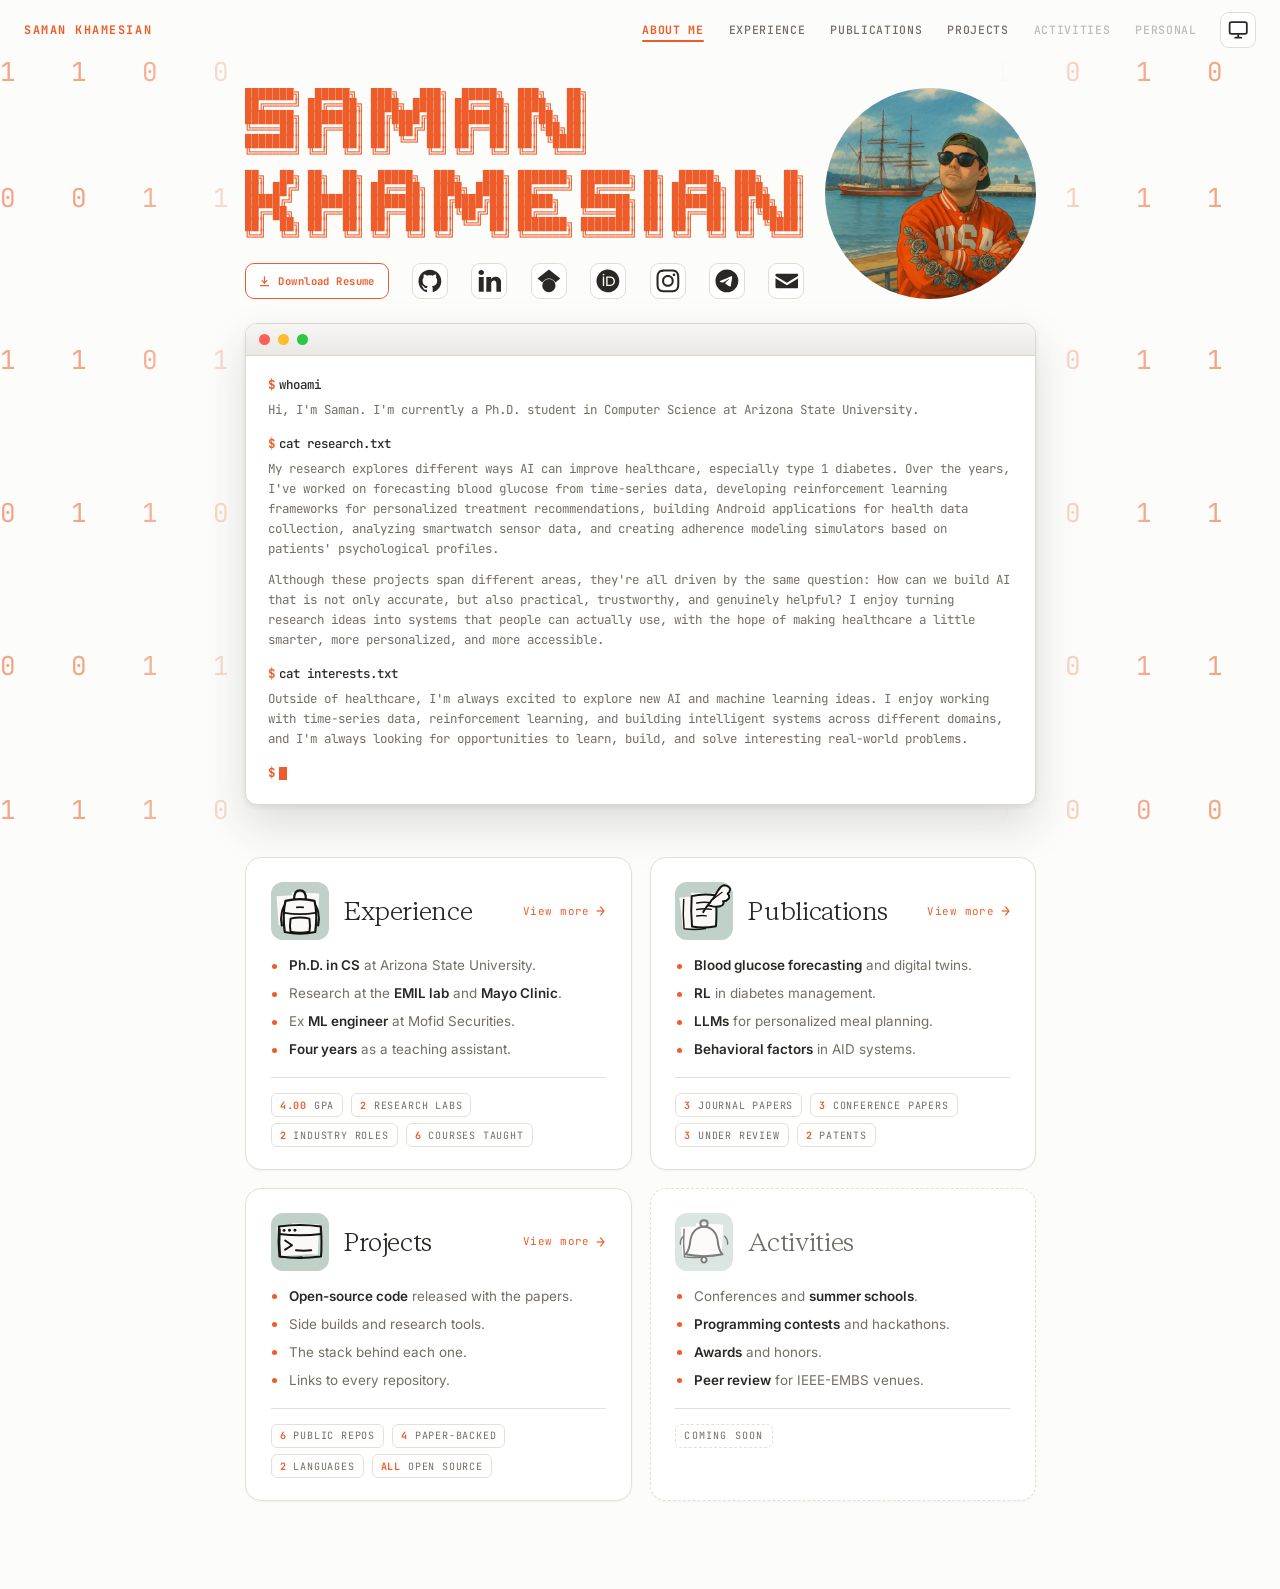
==== commit 0208e27f: "Add project page" ====
--- a/index.html
+++ b/index.html
@@ -37,7 +37,7 @@
             <a class="nav-link" href="/" aria-current="page">About Me</a>
             <a class="nav-link" href="/experience">Experience</a>
             <a class="nav-link" href="/publications">Publications</a>
-            <a class="nav-link is-soon" href="#" aria-disabled="true">Projects</a>
+            <a class="nav-link" href="/projects">Projects</a>
             <a class="nav-link is-soon" href="#" aria-disabled="true">Activities</a>
             <a class="nav-link is-soon" href="#" aria-disabled="true">Personal</a>
         </div>
@@ -211,7 +211,7 @@
                         </svg>
                     </div>
                     <h3>Experience</h3>
-                    <span class="card-more">View<span class="hsp"> </span>more <span class="arw" aria-hidden="true">&#8594;</span></span>
+                    <span class="card-more">View more <span class="arw" aria-hidden="true">&#8594;</span></span>
                 </div>
 
                 <ul class="card-pts">
@@ -259,7 +259,7 @@
                         </svg>
                     </div>
                     <h3>Publications</h3>
-                    <span class="card-more">View<span class="hsp"> </span>more <span class="arw" aria-hidden="true">&#8594;</span></span>
+                    <span class="card-more">View more <span class="arw" aria-hidden="true">&#8594;</span></span>
                 </div>
 
                 <ul class="card-pts">
@@ -277,7 +277,7 @@
                 </div>
             </a>
 
-            <div class="card is-soon">
+            <a class="card" href="/projects">
                 <div class="card-head">
                     <div class="card-logo">
                         <!-- terminal -->
@@ -300,6 +300,7 @@
                         </svg>
                     </div>
                     <h3>Projects</h3>
+                    <span class="card-more">View more <span class="arw" aria-hidden="true">&#8594;</span></span>
                 </div>
 
                 <ul class="card-pts">
@@ -310,9 +311,12 @@
                 </ul>
 
                 <div class="card-stats">
-                    <span class="stat soon">Coming soon</span>
-                </div>
-            </div>
+                    <span class="stat"><b>6</b> Public repos</span>
+                    <span class="stat"><b>4</b> Paper-backed</span>
+                    <span class="stat"><b>2</b> Languages</span>
+                    <span class="stat"><b>All</b> Open source</span>
+                </div>
+            </a>
 
             <div class="card is-soon">
                 <div class="card-head">
@@ -358,4 +362,4 @@
 
     <script src="site.js"></script>
 </body>
-</html>+</html>
--- a/styles.css
+++ b/styles.css
@@ -605,7 +605,12 @@
 /* "View more" — a <span>, not a link, because the whole card is
    already the <a> and HTML forbids nesting one inside another.
    Same orange + hover underline as .pub-link; the arrow slides
-   right on card hover, as the old bare arrow did. */
+   right on card hover, as the old bare arrow did.
+
+   NOTE: no .hsp here. This is set in --font-mono, which has a
+   real space glyph, and inline-flex turns every text run into
+   its own flex item — so an .hsp span would collect the 0.4rem
+   gap on BOTH sides and blow the word gap out to ~16px. */
 .card-more {
     display: inline-flex;
     align-items: center;
@@ -619,7 +624,6 @@
     border-bottom: 1px solid transparent;
     transition: border-color 0.2s ease;
 }
-.card-more .hsp { display: inline-block; width: var(--head-space); }
 .card-more .arw {
     font-size: 0.95rem;
     transition: transform 0.24s cubic-bezier(0.22, 1, 0.36, 1);
@@ -885,6 +889,123 @@
 .pub-link:hover, .pub-link:focus-visible { border-bottom-color: var(--accent); }
 .pub-link:focus-visible { outline: 2px solid var(--accent); outline-offset: 3px; }
 .pub-link + .pub-link { margin-left: 0.9rem; }
+
+/* ===========================================================
+   PROJECTS — one card per project, newest first. Every class is
+   prefixed .pj- so nothing collides with the .tl timeline or the
+   .pub- reference list. Note that .tl .pts .pj already exists as
+   a DESCENDANT selector inside a timeline bullet, so it can't
+   reach anything here.
+   =========================================================== */
+.pj-list { display: flex; flex-direction: column; gap: 1.15rem; }
+
+/* Same shell as the home page's .card, minus the anchor behavior
+   — these aren't links, since every destination they'd point to
+   is already in the .pj-links row at the bottom. */
+.pj-card {
+    background: var(--card-bg);
+    border: 1px solid var(--card-border);
+    border-radius: 16px;
+    padding: 1.5rem 1.55rem 1.3rem;
+    box-shadow: var(--card-shadow);
+    overflow: hidden;
+    transition: transform 0.24s cubic-bezier(0.22, 1, 0.36, 1),
+                box-shadow 0.24s ease, border-color 0.24s ease,
+                background-color 0.3s ease;
+}
+/*.pj-card:hover {*/
+/*    transform: translateY(-4px);*/
+/*    box-shadow: var(--card-shadow-hi);*/
+/*    border-color: var(--accent);*/
+/*}*/
+
+/* margin-left: auto pushes the year to the right edge; baseline
+   alignment keeps it sitting on the title's baseline rather than
+   floating in the middle of the line box */
+.pj-head {
+    display: flex;
+    align-items: baseline;
+    flex-wrap: wrap;
+    gap: 0.15rem 0.8rem;
+    margin-bottom: 0.15rem;
+}
+.pj-head h3 {
+    font-family: var(--font-serif);
+    font-weight: 300;
+    font-size: 1.55rem;
+    letter-spacing: -0.015em;
+    line-height: 1.1;
+    color: var(--heading);
+    font-optical-sizing: auto;
+    -webkit-font-smoothing: antialiased;
+}
+.pj-head h3 .hsp { display: inline-block; width: var(--head-space); }
+.pj-yr {
+    font-family: var(--font-mono);
+    font-size: 0.66rem;
+    letter-spacing: 0.08em;
+    text-transform: uppercase;
+    color: var(--text-secondary);
+    margin-left: auto;
+    white-space: nowrap;
+    padding-top: 0.2rem;
+}
+.pj-sub {
+    display: block;
+    font-size: 0.84rem;
+    color: var(--accent);
+    font-weight: 500;
+    margin-bottom: 0.85rem;
+}
+
+/* Justified with hyphens: at this column width an unhyphenated
+   justify opens rivers of white space between words. */
+.pj-desc {
+    font-size: 0.86rem;
+    line-height: 1.68;
+    color: var(--text-secondary);
+    text-align: justify;
+    text-justify: inter-word;
+    hyphens: auto;
+}
+.pj-desc strong { color: var(--text-primary); font-weight: 600; }
+
+/* same chip language as .stat on the home cards */
+.pj-tags { display: flex; flex-wrap: wrap; gap: 0.4rem 0.5rem; margin-top: 1.05rem; }
+.pj-tag {
+    font-family: var(--font-mono);
+    font-size: 0.63rem;
+    letter-spacing: 0.08em;
+    text-transform: uppercase;
+    color: var(--text-secondary);
+    border: 1px solid var(--border-color);
+    border-radius: 6px;
+    padding: 0.28rem 0.5rem;
+    white-space: nowrap;
+}
+
+/* same look as .pub-link, but laid out as a flex row with a
+   hairline above it instead of inline after a citation */
+.pj-links {
+    display: flex;
+    flex-wrap: wrap;
+    align-items: center;
+    gap: 0.9rem;
+    margin-top: 1.05rem;
+    padding-top: 0.9rem;
+    border-top: 1px solid var(--border-color);
+}
+.pj-link {
+    font-family: var(--font-mono);
+    font-size: 0.68rem;
+    letter-spacing: 0.04em;
+    color: var(--accent);
+    text-decoration: none;
+    border-bottom: 1px solid transparent;
+    transition: border-color 0.2s ease;
+}
+.pj-link:hover, .pj-link:focus-visible { border-bottom-color: var(--accent); }
+.pj-link:focus-visible { outline: 2px solid var(--accent); outline-offset: 3px; }
 
 /* ===========================================================
    MOBILE
@@ -989,12 +1110,18 @@
     /* year moves above the entry instead of beside it */
     .pub-list li { flex-direction: column; gap: 0.25rem; }
     .pub-yr { flex: none; }
+
+    /* project cards: same padding as the home cards, and the year
+       drops under the title instead of being pushed to the right */
+    .pj-card { padding: 1.25rem 1.2rem 1.1rem; }
+    .pj-head h3 { font-size: 1.35rem; }
+    .pj-yr { margin-left: 0; padding-top: 0; }
 }
 
 @media (prefers-reduced-motion: reduce) {
     html { scroll-behavior: auto; }
     .bin-row { animation: none; transform: translateX(-50%); }
-    .social, .resume, .theme-btn, .card, .card-more .arw { transition: none; }
+    .social, .resume, .theme-btn, .card, .card-more .arw, .pj-card { transition: none; }
     .theme-menu { animation: none; }
     .cursor { animation: none; }
-}+}
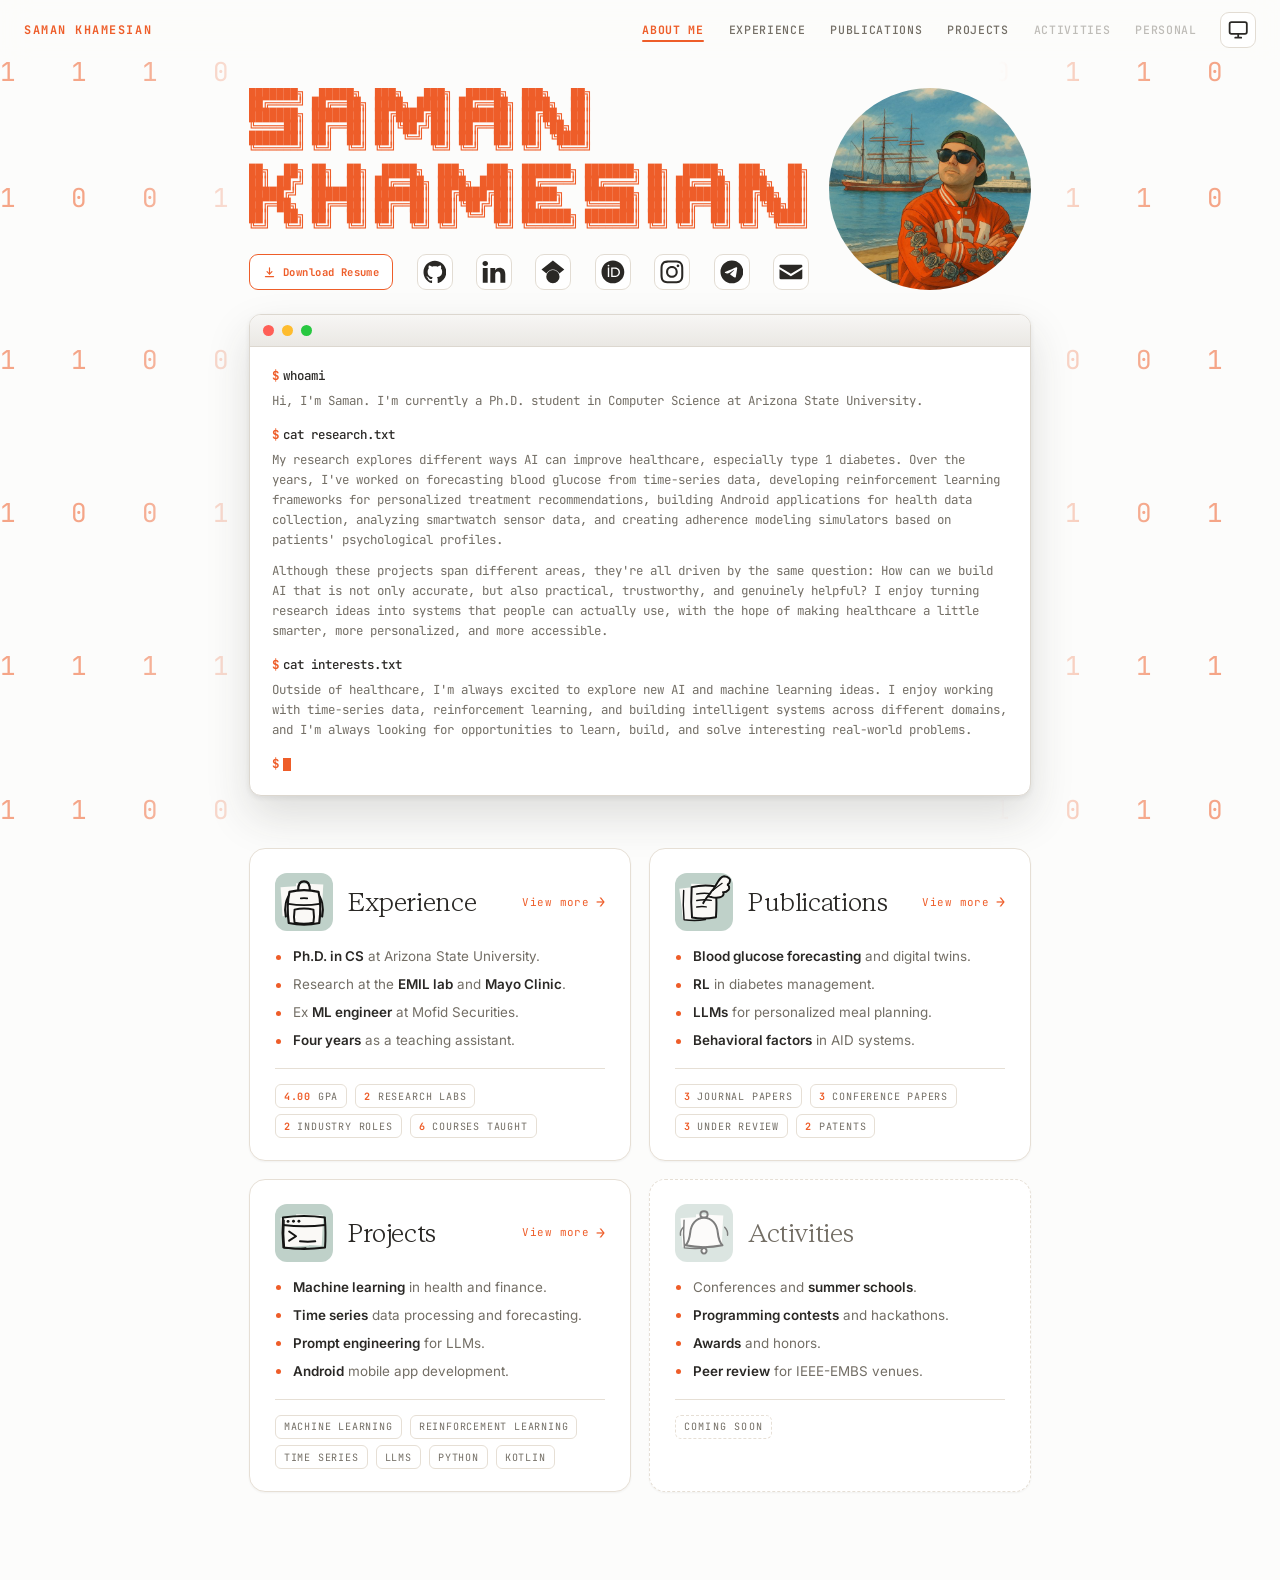
==== commit f74cb6fa: "Update projects hightlights" ====
--- a/index.html
+++ b/index.html
@@ -304,17 +304,19 @@
                 </div>
 
                 <ul class="card-pts">
-                    <li><strong>Open-source code</strong> released with the papers.</li>
-                    <li>Side builds and research tools.</li>
-                    <li>The stack behind each one.</li>
-                    <li>Links to every repository.</li>
+                    <li><strong>Machine learning</strong> in health and finance.</li>
+                    <li><strong>Time series</strong> data processing and forecasting.</li>
+                    <li><strong>Prompt engineering</strong> for LLMs.</li>
+                    <li><strong>Android</strong> mobile app development.</li>
                 </ul>
 
                 <div class="card-stats">
-                    <span class="stat"><b>6</b> Public repos</span>
-                    <span class="stat"><b>4</b> Paper-backed</span>
-                    <span class="stat"><b>2</b> Languages</span>
-                    <span class="stat"><b>All</b> Open source</span>
+                    <span class="stat">Machine Learning</span>
+                    <span class="stat">Reinforcement Learning</span>
+                    <span class="stat">Time Series</span>
+                    <span class="stat">LLMs</span>
+                    <span class="stat">Python</span>
+                    <span class="stat">Kotlin</span>
                 </div>
             </a>
 
--- a/styles.css
+++ b/styles.css
@@ -75,7 +75,7 @@
     /* ASCII art metrics — --icon-size also sets the Download
        Resume pill's height and the theme button, so all three
        stay the same size. */
-    --art-font-size: 0.68rem;
+    --art-font-size: 0.7rem;
     --icon-size: 36px;
     --icon-radius: 9px;
     --hero-gap: 1.25rem;
@@ -391,7 +391,7 @@
     font-family: 'JetBrains Mono', ui-monospace, monospace;
     font-weight: 700;
     font-size: var(--art-font-size);
-    line-height: 1.1;
+    line-height: 1;
     color: var(--accent);
     white-space: pre;
     margin: 0;
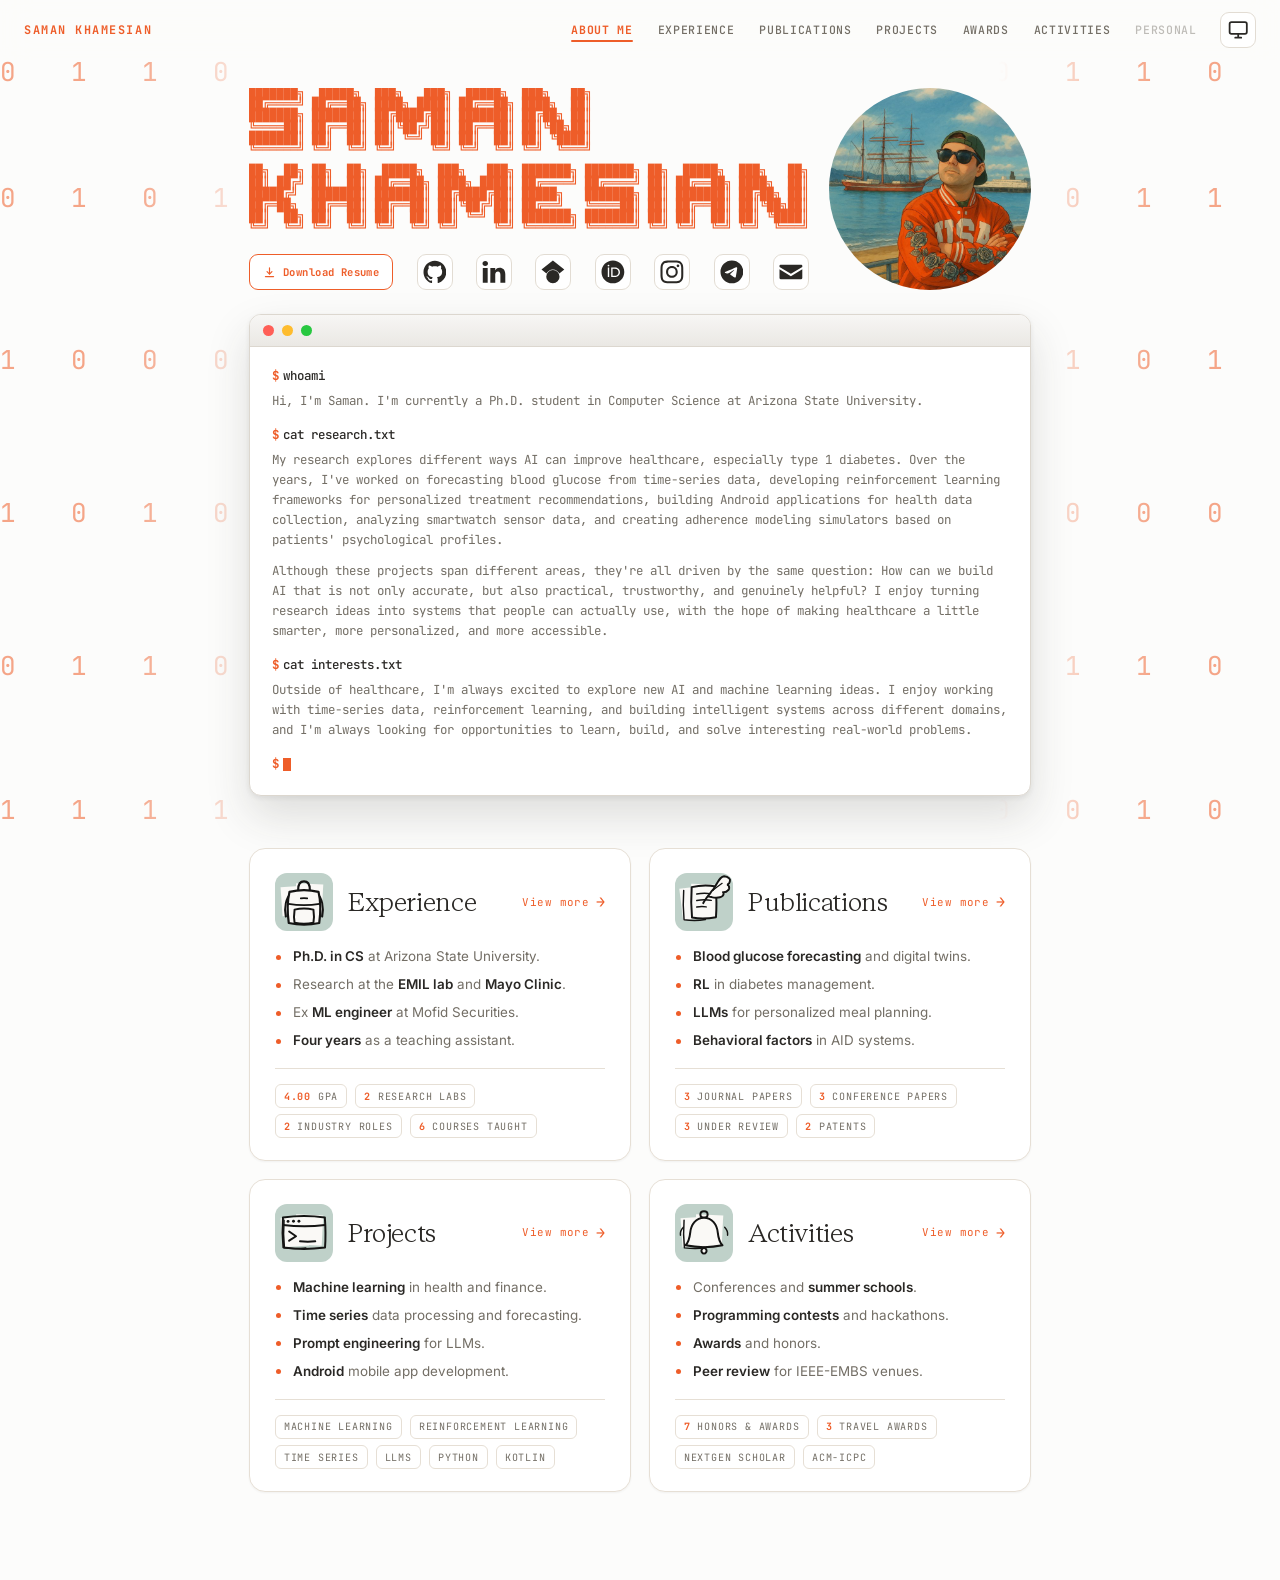
==== commit fe2f84e8: "Add awards page" ====
--- a/index.html
+++ b/index.html
@@ -38,7 +38,8 @@
             <a class="nav-link" href="/experience">Experience</a>
             <a class="nav-link" href="/publications">Publications</a>
             <a class="nav-link" href="/projects">Projects</a>
-            <a class="nav-link is-soon" href="#" aria-disabled="true">Activities</a>
+            <a class="nav-link" href="/awards">Awards</a>
+            <a class="nav-link" href="/activities">Activities</a>
             <a class="nav-link is-soon" href="#" aria-disabled="true">Personal</a>
         </div>
 
@@ -320,7 +321,7 @@
                 </div>
             </a>
 
-            <div class="card is-soon">
+            <a class="card" href="/activities">
                 <div class="card-head">
                     <div class="card-logo">
                         <!-- ring bell -->
@@ -345,6 +346,7 @@
                         </svg>
                     </div>
                     <h3>Activities</h3>
+                    <span class="card-more">View more <span class="arw" aria-hidden="true">&#8594;</span></span>
                 </div>
 
                 <ul class="card-pts">
@@ -355,9 +357,12 @@
                 </ul>
 
                 <div class="card-stats">
-                    <span class="stat soon">Coming soon</span>
-                </div>
-            </div>
+                    <span class="stat"><b>7</b> Honors &amp; Awards</span>
+                    <span class="stat"><b>3</b> Travel Awards</span>
+                    <span class="stat">NextGen Scholar</span>
+                    <span class="stat">ACM-ICPC</span>
+                </div>
+            </a>
 
         </div>
     </section>
--- a/styles.css
+++ b/styles.css
@@ -1010,6 +1010,53 @@
 /* ===========================================================
    MOBILE
    =========================================================== */
+/* ===========================================================
+   HONORS AND AWARDS — awards.html. Every class is prefixed
+   .aw- so nothing collides with the .tl timeline, the .pub-
+   reference list, or the .pj- project cards.
+
+   No rail: a timeline implies one thing leading to the next,
+   which is true of degrees and jobs but not of awards. The
+   hairlines separate rather than connect.
+
+   The type scale is lifted verbatim from the .tl education
+   entries, so an award reads in the same voice as a degree.
+   =========================================================== */
+.aw-list { list-style: none; border-top: 1px solid var(--border-color); }
+.aw-list li {
+    padding: 1.2rem 0 1.3rem;
+    border-bottom: 1px solid var(--border-color);
+}
+
+.aw-when {
+    font-family: var(--font-mono);
+    font-size: 0.7rem;
+    letter-spacing: 0.05em;
+    color: var(--text-secondary);
+}
+.aw-t {
+    font-family: var(--font-mono);
+    font-size: 1rem;
+    font-weight: 700;
+    margin-top: 0.25rem;
+    line-height: 1.35;
+}
+.aw-org {
+    font-size: 0.94rem;
+    font-weight: 500;
+    color: var(--accent);
+    margin-top: 0.28rem;
+    line-height: 1.4;
+}
+/* everything qualifying the award — scale, cohort, place —
+   lives here, under the awarding body */
+.aw-meta {
+    font-size: 0.85rem;
+    color: var(--text-secondary);
+    margin-top: 0.32rem;
+    line-height: 1.6;
+}
+
 @media (max-width: 860px) {
     .nav-burger {
         display: flex;
@@ -1111,6 +1158,8 @@
     .pub-list li { flex-direction: column; gap: 0.25rem; }
     .pub-yr { flex: none; }
 
+    .aw-list li { padding: 1.05rem 0 1.15rem; }
+
     /* project cards: same padding as the home cards, and the year
        drops under the title instead of being pushed to the right */
     .pj-card { padding: 1.25rem 1.2rem 1.1rem; }
@@ -1124,4 +1173,4 @@
     .social, .resume, .theme-btn, .card, .card-more .arw, .pj-card { transition: none; }
     .theme-menu { animation: none; }
     .cursor { animation: none; }
-}
+}
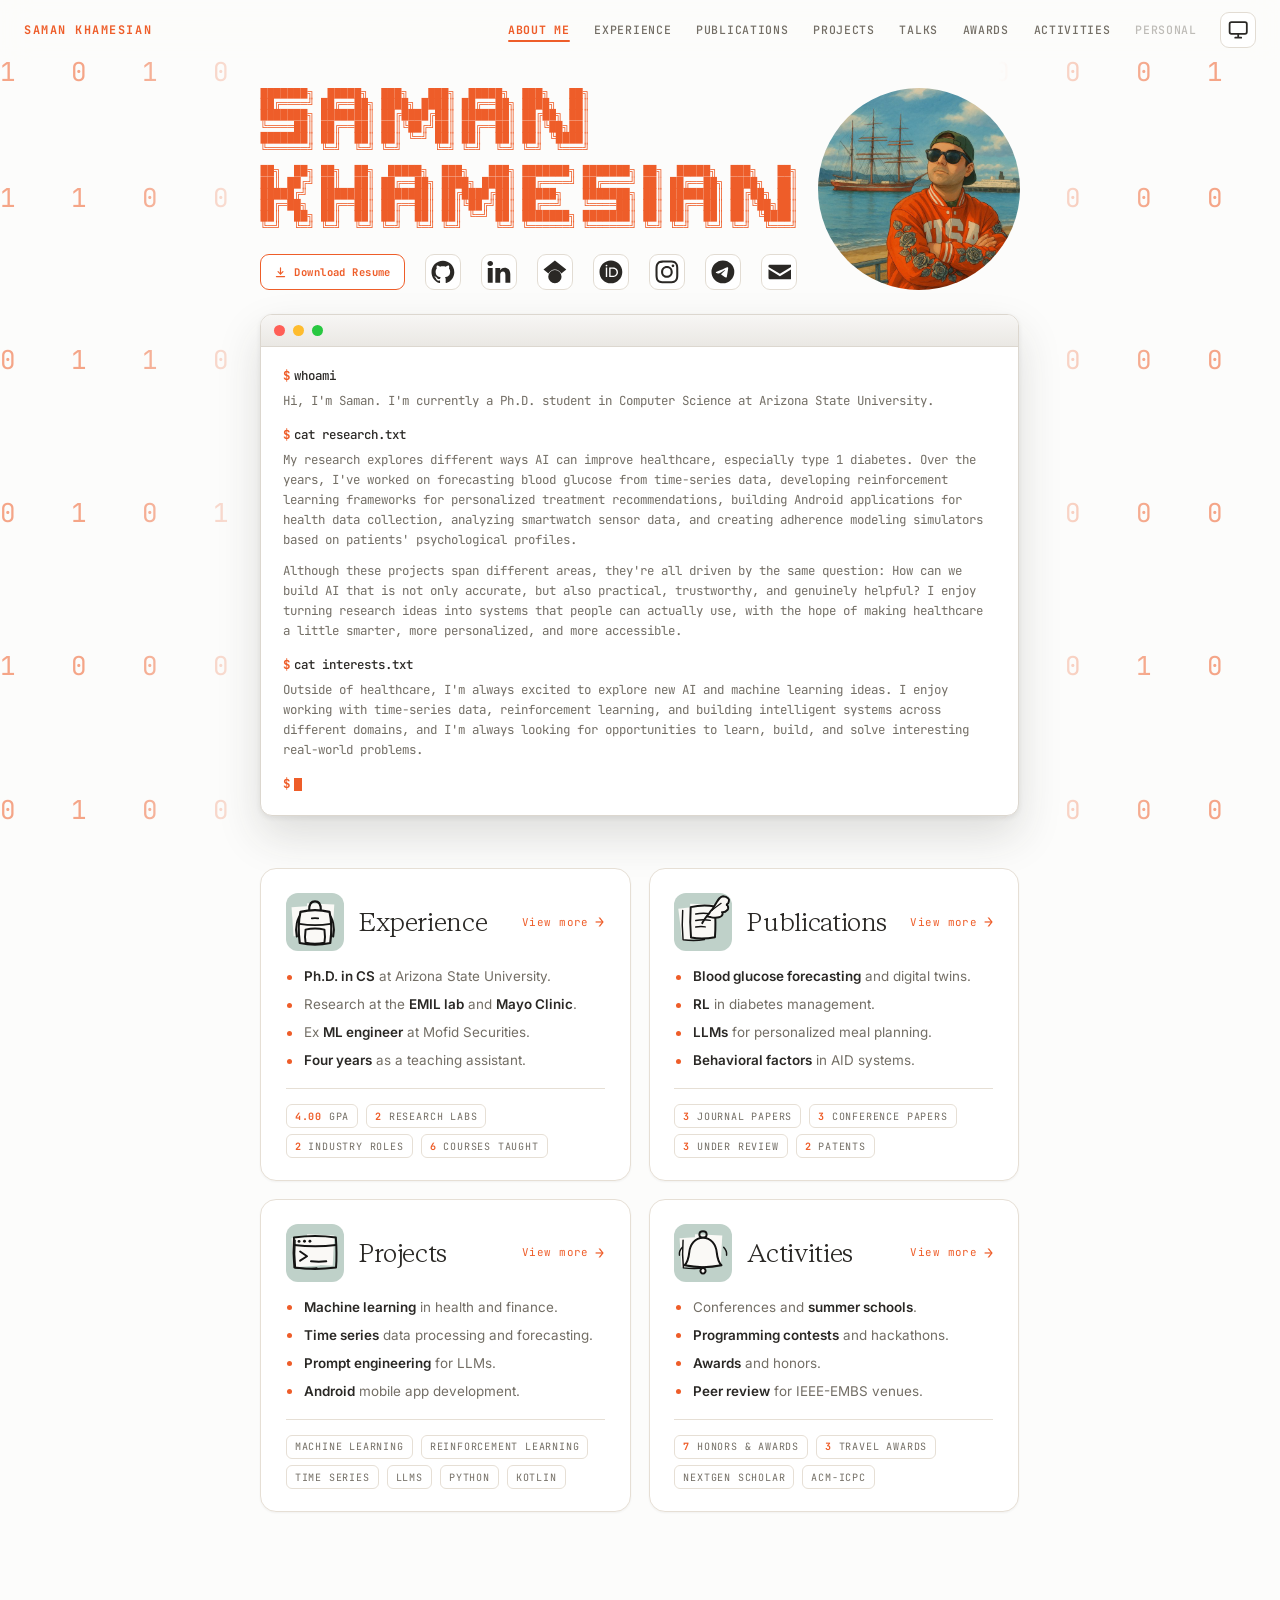
==== commit ba585a58: "Add talks page" ====
--- a/index.html
+++ b/index.html
@@ -38,6 +38,7 @@
             <a class="nav-link" href="/experience">Experience</a>
             <a class="nav-link" href="/publications">Publications</a>
             <a class="nav-link" href="/projects">Projects</a>
+            <a class="nav-link" href="/talks">Talks</a>
             <a class="nav-link" href="/awards">Awards</a>
             <a class="nav-link" href="/activities">Activities</a>
             <a class="nav-link is-soon" href="#" aria-disabled="true">Personal</a>
--- a/styles.css
+++ b/styles.css
@@ -388,7 +388,7 @@
 .art-fit { width: 100%; overflow: hidden; }
 .name-block { display: block; width: max-content; transform-origin: left top; }
 .name {
-    font-family: 'JetBrains Mono', ui-monospace, monospace;
+    font-family: ui-monospace, monospace;
     font-weight: 700;
     font-size: var(--art-font-size);
     line-height: 1;
@@ -1057,7 +1057,7 @@
     line-height: 1.6;
 }
 
-@media (max-width: 860px) {
+@media (max-width: 980px) {
     .nav-burger {
         display: flex;
         align-items: center;
@@ -1164,7 +1164,7 @@
        drops under the title instead of being pushed to the right */
     .pj-card { padding: 1.25rem 1.2rem 1.1rem; }
     .pj-head h3 { font-size: 1.35rem; }
-    .pj-yr { margin-left: 0; padding-top: 0; }
+    /*.pj-yr { margin-left: 0; padding-top: 0; }*/
 }
 
 @media (prefers-reduced-motion: reduce) {
@@ -1173,4 +1173,272 @@
     .social, .resume, .theme-btn, .card, .card-more .arw, .pj-card { transition: none; }
     .theme-menu { animation: none; }
     .cursor { animation: none; }
+}
+
+
+/* ===========================================================
+   ACTIVITIES ENTRIES — activities.html. Every class is prefixed
+   .ac- so nothing collides with the .tl timeline, the .pub-
+   reference list, the .pj- project cards or the .aw- awards.
+
+   No rail: like awards, these events don't lead into one
+   another. Each entry is a card and the gaps separate them.
+
+   The shell is the .pj-card shell verbatim — 16px radius, the
+   same padding, border and shadow — minus the hover lift, which
+   reads as a promise that the card is clickable. It isn't;
+   every destination sits in the .ac-links row.
+
+   TWO ARRANGEMENTS, ONE SET OF MARKUP. The children are always
+   .ac-pic, .ac-head, .ac-links, .ac-body in that order; adding
+   .is-portrait to the row switches which arrangement applies.
+
+     LANDSCAPE (default) — a grid. The photo has no ratio of its
+     own: it is a fixed-width column that stretches from the top
+     of the date to the bottom of the links. The description
+     then runs the full width of the card underneath, with a
+     full-width rule separating the two.
+
+     PORTRAIT (.is-portrait) — a float. A tall photo beside a
+     grid column would leave a block of dead space under itself,
+     so instead the heading and links set beside it and the
+     description carries on under it once the lines clear its
+     bottom edge. .ac-head and .ac-links get overflow:hidden so
+     they stay put beside the photo, which also stops the rule
+     under the links being drawn across the picture.
+
+   PER-PHOTO SHAPE AND CROP. --pic-ar, --pic-x and --pic-y go
+   inline on .ac-pic, so each photo carries its own settings:
+
+     <div class="ac-pic" style="--pic-ar: 4 / 5; --pic-y: 34%">
+
+   --pic-ar applies to portrait entries only, since a landscape
+   frame takes its height from the text. It defaults to 4/5, and
+   --pic-x / --pic-y default to 50%. Set --pic-ar to the source
+   file's own ratio and nothing is cropped at all.
+   =========================================================== */
+:root {
+    --ac-pic-w: 240px;    /* one width for every photo, both orientations */
+    --ac-pic-mr: 20px;    /* space between a floated photo and the text   */
+    --ac-pic-mb: 10px;    /* space under it before a line runs full width */
+}
+
+.ac-list { list-style: none; display: flex; flex-direction: column; gap: 1.15rem; }
+
+.ac-card {
+    background: var(--card-bg);
+    border: 1px solid var(--card-border);
+    border-radius: 16px;
+    padding: 1.5rem 1.55rem 1.3rem;
+    box-shadow: var(--card-shadow);
+    overflow: hidden;
+    transition: background-color 0.3s ease, border-color 0.3s ease;
+}
+
+/* ---------- shared pieces ----------
+
+   The <img> is absolutely positioned, which is not decoration.
+   A landscape frame is sized by the text beside it, and a grid
+   item that spans rows contributes its min-content height to
+   those rows. An in-flow <img> has an intrinsic height — a
+   240px-wide 4:3 photo reports 180px — so it would push the
+   rows taller than the copy needs and open a gap between the
+   location line and the links. Out of flow it contributes
+   nothing and the rows size to the text alone. */
+.ac-pic {
+    position: relative;
+    border-radius: 12px;
+    overflow: hidden;
+    border: 1px solid var(--border-color);
+    background: var(--paper);
+}
+.ac-shot {
+    position: absolute;
+    inset: 0;
+    display: block;
+    width: 100%;
+    height: 100%;
+    object-fit: cover;
+    object-position: var(--pic-x, 50%) var(--pic-y, 50%);
+}
+
+/* ===========================================================
+   LANDSCAPE — grid. Photo spans the heading and the links, so
+   its bottom edge lands on the last link.
+   =========================================================== */
+.ac-row {
+    display: grid;
+    grid-template-columns: var(--ac-pic-w) 1fr;
+    column-gap: 1.5rem;
+    grid-template-areas:
+        "pic head"
+        "pic links"
+        "body body";
+}
+.ac-row > .ac-pic {
+    grid-area: pic;
+    align-self: stretch;
+    /* stops a short entry squashing the frame into a letterbox */
+    min-height: 118px;
+}
+.ac-head  { grid-area: head; }
+.ac-links { grid-area: links; }
+.ac-body  { grid-area: body; }
+
+/* the separator, full width, between the heading block and the
+   description */
+.ac-body {
+    margin-top: 1.25rem;
+    padding-top: 1.25rem;
+    border-top: 1px solid var(--border-color);
+}
+
+.ac-row.no-photo {
+    grid-template-columns: 1fr;
+    grid-template-areas:
+        "head"
+        "links"
+        "body";
+}
+
+/* ===========================================================
+   PORTRAIT — float. Description wraps under the photo.
+   =========================================================== */
+.ac-row.is-portrait { display: block; }
+.ac-row.is-portrait::after { content: ''; display: block; clear: both; }
+
+/* The bottom margin is deliberately small. Text only runs the
+   full width once a whole line box clears the float's MARGIN
+   box, and a line that overlaps it by even a pixel is pushed
+   down entire — so every extra pixel here can cost a full line
+   of dead space under the photo. The leading of the first
+   full-width line already supplies the visual gap. */
+.ac-row.is-portrait > .ac-pic {
+    float: left;
+    width: var(--ac-pic-w);
+    aspect-ratio: var(--pic-ar, 4 / 5);
+    min-height: 0;
+    margin: 0.25rem var(--ac-pic-mr) var(--ac-pic-mb) 0;
+}
+/* block formatting contexts, so these two sit beside the photo
+   rather than flowing around it */
+.ac-row.is-portrait > .ac-head,
+.ac-row.is-portrait > .ac-links { overflow: hidden; }
+
+/* the rule moves onto the links row, where it stops at the
+   photo's edge instead of crossing it */
+.ac-row.is-portrait > .ac-links {
+    padding-bottom: 1.25rem;
+    margin-bottom: 1.25rem;
+    border-bottom: 1px solid var(--border-color);
+}
+.ac-row.is-portrait > .ac-body {
+    margin-top: 0;
+    padding-top: 0;
+    border-top: 0;
+}
+
+/* ===========================================================
+   TYPE — lifted verbatim from the .tl education entries and the
+   .aw- awards, so an event reads in the same voice
+   =========================================================== */
+.ac-when {
+    font-family: var(--font-mono);
+    font-size: 0.7rem;
+    letter-spacing: 0.05em;
+    color: var(--text-secondary);
+}
+.ac-t {
+    font-family: var(--font-mono);
+    font-size: 1rem;
+    font-weight: 700;
+    margin-top: 0.25rem;
+    line-height: 1.35;
+}
+/* line-height 1.2, not the 1.4 of .aw-org. A landscape frame
+   takes its height from this block, so a looser leading here
+   makes the photo taller and squarer — 1.2 is what the approved
+   proportion was measured at. */
+.ac-org {
+    font-size: 0.94rem;
+    font-weight: 500;
+    color: var(--accent);
+    margin-top: 0.28rem;
+    line-height: 1.2;
+}
+.ac-meta {
+    font-size: 0.85rem;
+    color: var(--text-secondary);
+    margin-top: 0.32rem;
+    line-height: 1.6;
+}
+
+/* same look as .pj-link */
+.ac-links {
+    display: flex;
+    flex-wrap: wrap;
+    align-items: center;
+    gap: 0.35rem 1.15rem;
+    margin-top: 0.95rem;
+}
+.ac-link {
+    font-family: var(--font-mono);
+    font-size: 0.68rem;
+    letter-spacing: 0.04em;
+    color: var(--accent);
+    text-decoration: none;
+    border-bottom: 1px solid transparent;
+    transition: border-color 0.2s ease;
+    white-space: nowrap;
+}
+.ac-link:hover, .ac-link:focus-visible { border-bottom-color: var(--accent); }
+.ac-link:focus-visible { outline: 2px solid var(--accent); outline-offset: 3px; }
+.ac-link .arw { font-size: 0.85em; }
+
+/* same justification as .pj-desc — at this measure an
+   unhyphenated justify opens rivers of white space */
+.ac-desc {
+    font-size: 0.875rem;
+    line-height: 1.68;
+    color: var(--text-secondary);
+    text-align: justify;
+    text-justify: inter-word;
+    hyphens: auto;
+}
+.ac-desc strong { color: var(--text-primary); font-weight: 600; }
+
+/* ===========================================================
+   MOBILE — the photo goes full width above the text in both
+   arrangements, so neither the grid columns nor the float have
+   anything left to do. Padding matches .pj-card's phone padding.
+   =========================================================== */
+@media (max-width: 640px) {
+    .ac-card { padding: 1.25rem 1.2rem 1.1rem; }
+
+    .ac-row,
+    .ac-row.no-photo {
+        grid-template-columns: 1fr;
+        grid-template-areas:
+            "pic"
+            "head"
+            "links"
+            "body";
+    }
+    .ac-row > .ac-pic {
+        align-self: start;
+        aspect-ratio: 16 / 10;
+        min-height: 0;
+        margin-bottom: 1.15rem;
+    }
+    .ac-row.is-portrait > .ac-pic {
+        float: none;
+        width: 100%;
+        aspect-ratio: var(--pic-ar, 4 / 5);
+        margin: 0 0 1.15rem;
+    }
+    .ac-desc { text-align: left; }
+}
+
+@media (prefers-reduced-motion: reduce) {
+    .ac-card { transition: none; }
 }
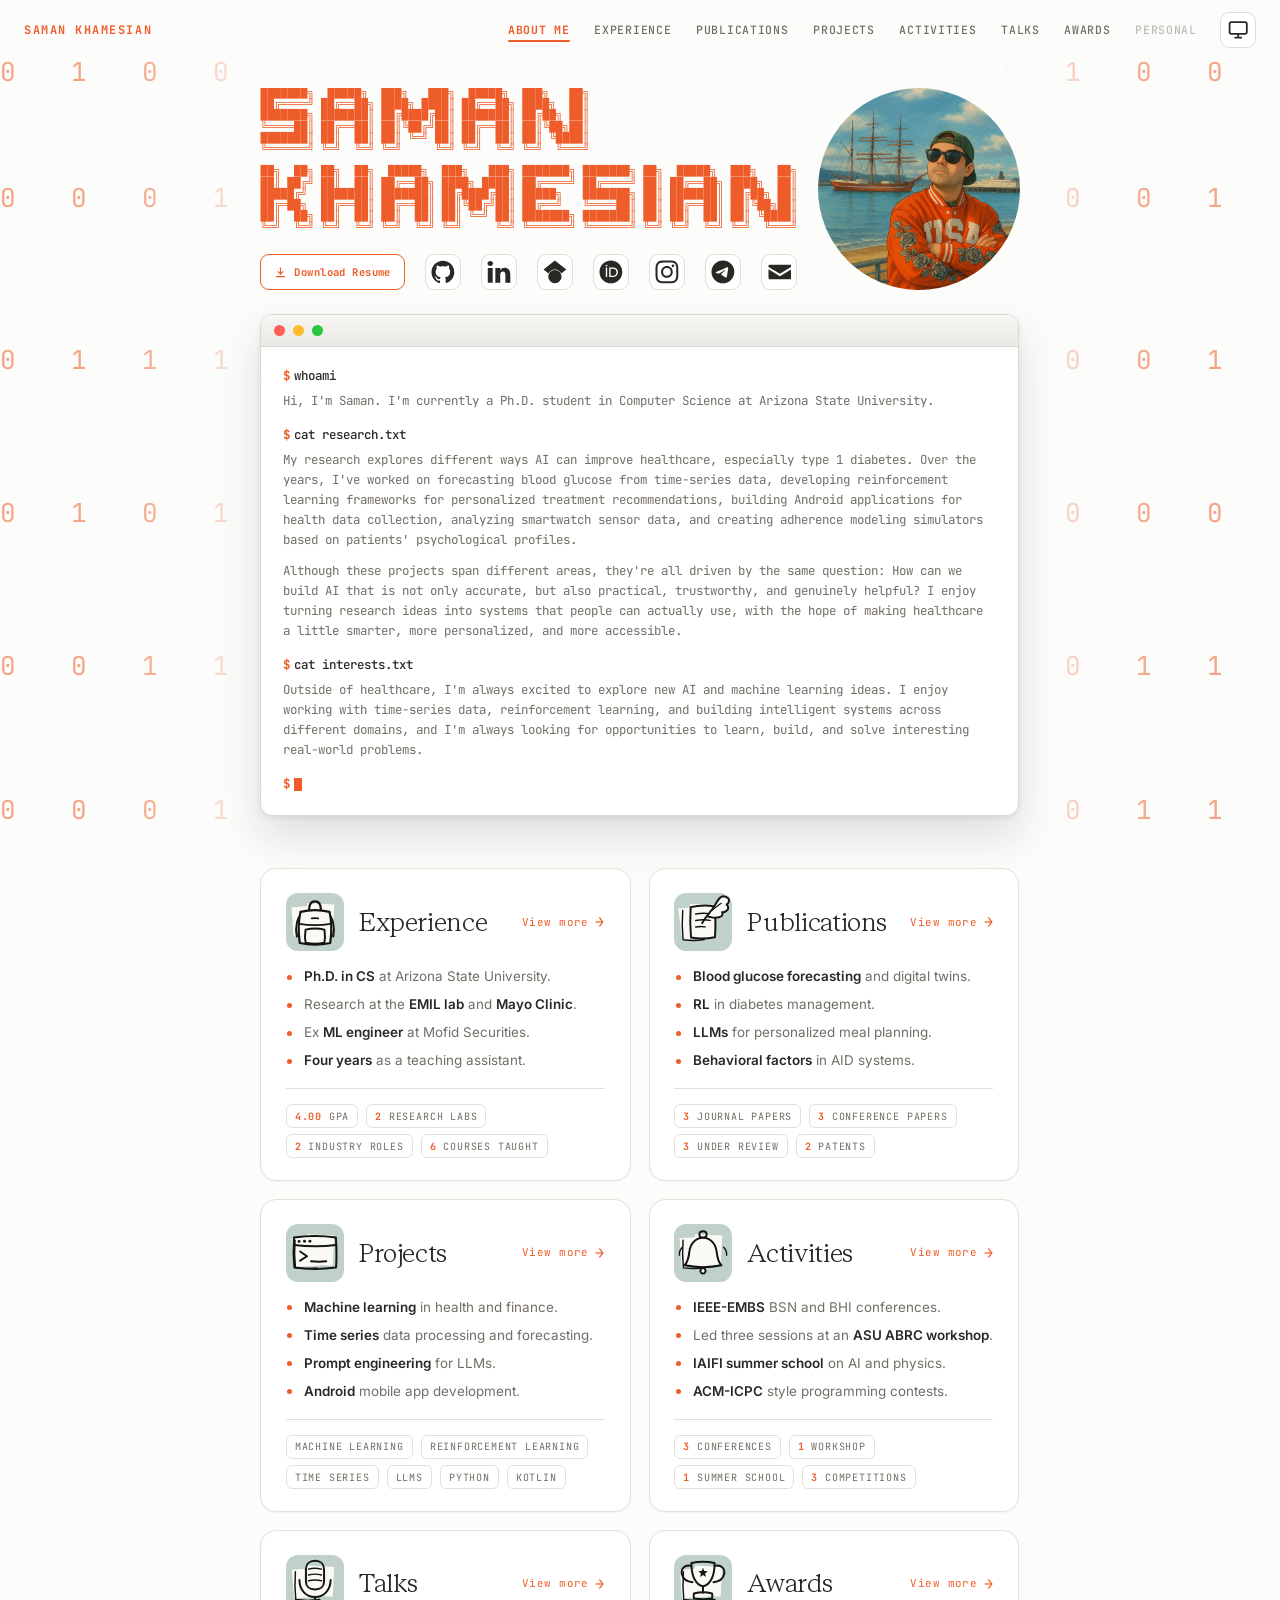
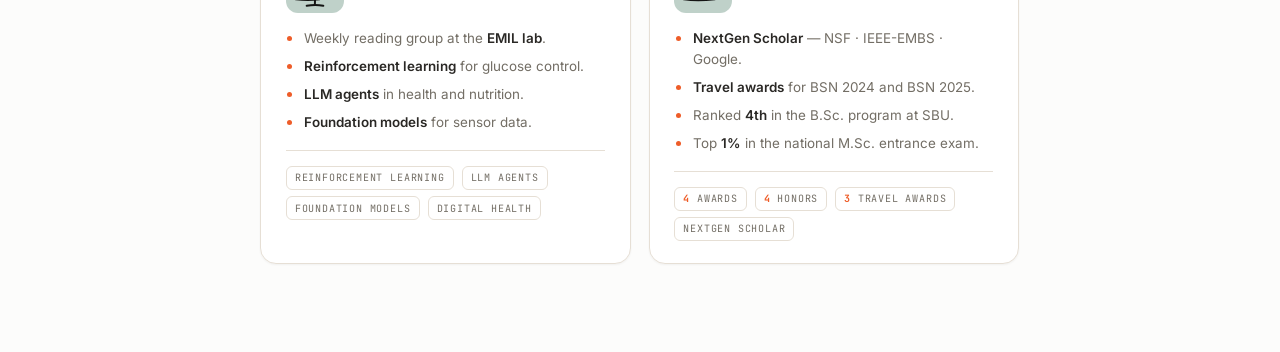
==== commit c23d60f6: "Modify the contents at home page" ====
--- a/index.html
+++ b/index.html
@@ -38,9 +38,9 @@
             <a class="nav-link" href="/experience">Experience</a>
             <a class="nav-link" href="/publications">Publications</a>
             <a class="nav-link" href="/projects">Projects</a>
+            <a class="nav-link" href="/activities">Activities</a>
             <a class="nav-link" href="/talks">Talks</a>
             <a class="nav-link" href="/awards">Awards</a>
-            <a class="nav-link" href="/activities">Activities</a>
             <a class="nav-link is-soon" href="#" aria-disabled="true">Personal</a>
         </div>
 
@@ -174,7 +174,7 @@
     <!-- /#page — fitViewport() scales ONLY what is inside the div above -->
 
     <!-- ============================================================
-         OVERVIEW CARDS — 2 x 2. Deliberately a SIBLING of #page, so
+         OVERVIEW CARDS — 3 x 2. Deliberately a SIBLING of #page, so
          fitViewport() never scales them. fitHub() pins the grid to
          the terminal's rendered left edge and width.
 
@@ -351,17 +351,100 @@
                 </div>
 
                 <ul class="card-pts">
-                    <li>Conferences and <strong>summer schools</strong>.</li>
-                    <li><strong>Programming contests</strong> and hackathons.</li>
-                    <li><strong>Awards</strong> and honors.</li>
-                    <li><strong>Peer review</strong> for IEEE-EMBS venues.</li>
-                </ul>
-
-                <div class="card-stats">
-                    <span class="stat"><b>7</b> Honors &amp; Awards</span>
-                    <span class="stat"><b>3</b> Travel Awards</span>
+                    <li><strong>IEEE-EMBS</strong> BSN and BHI conferences.</li>
+                    <li>Led three sessions at an <strong>ASU ABRC workshop</strong>.</li>
+                    <li><strong>IAIFI summer school</strong> on AI and physics.</li>
+                    <li><strong>ACM-ICPC</strong> style programming contests.</li>
+                </ul>
+
+                <div class="card-stats">
+                    <span class="stat"><b>3</b> Conferences</span>
+                    <span class="stat"><b>1</b> Workshop</span>
+                    <span class="stat"><b>1</b> Summer school</span>
+                    <span class="stat"><b>3</b> Competitions</span>
+                </div>
+            </a>
+
+            <a class="card" href="/talks">
+                <div class="card-head">
+                    <div class="card-logo">
+                        <!-- microphone -->
+                        <svg viewBox="0 0 320 320" xmlns="http://www.w3.org/2000/svg" role="img" aria-label="Talks">
+                            <rect width="320" height="320" rx="18" fill="#BFD1C9"/>
+                            <rect x="38" y="76" width="146" height="158" fill="#FAF9F6" transform="rotate(-4 111 155)"/>
+                            <rect x="112" y="62" width="150" height="164" fill="#FAF9F6" transform="rotate(3 187 144)"/>
+                            <g fill="none" stroke="#141413" stroke-width="8" stroke-linecap="round" stroke-linejoin="round">
+                                <path d="M52 92 C 48 146 49 200 54 246 C 100 252 148 251 186 246"/>
+                                <path d="M124 78 C 144 73 176 73 196 78"/>
+                                <path d="M124 110 C 144 105 176 105 196 110"/>
+                                <path d="M124 142 C 144 137 176 137 196 142"/>
+                            </g>
+                            <g fill="none" stroke="#141413" stroke-width="11" stroke-linecap="round" stroke-linejoin="round">
+                                <path d="M160 32 C 128 32 110 52 110 78 C 110 106 110 128 110 146 C 110 172 128 190 160 190 C 192 190 210 172 210 146 C 210 128 210 106 210 78 C 210 52 192 32 160 32 Z"/>
+                                <path d="M74 138 C 74 194 112 232 160 232 C 208 232 246 194 246 138"/>
+                                <path d="M160 232 C 160 252 160 264 159 274"/>
+                                <path d="M114 280 C 146 274 176 274 206 280"/>
+                            </g>
+                        </svg>
+                    </div>
+                    <h3>Talks</h3>
+                    <span class="card-more">View more <span class="arw" aria-hidden="true">&#8594;</span></span>
+                </div>
+
+                <ul class="card-pts">
+                    <li>Weekly reading group at the <strong>EMIL lab</strong>.</li>
+                    <li><strong>Reinforcement learning</strong> for glucose control.</li>
+                    <li><strong>LLM agents</strong> in health and nutrition.</li>
+                    <li><strong>Foundation models</strong> for sensor data.</li>
+                </ul>
+
+                <div class="card-stats">
+                    <span class="stat">Reinforcement Learning</span>
+                    <span class="stat">LLM Agents</span>
+                    <span class="stat">Foundation Models</span>
+                    <span class="stat">Digital Health</span>
+                </div>
+            </a>
+
+            <a class="card" href="/awards">
+                <div class="card-head">
+                    <div class="card-logo">
+                        <!-- trophy -->
+                        <svg viewBox="0 0 320 320" xmlns="http://www.w3.org/2000/svg" role="img" aria-label="Awards">
+                            <rect width="320" height="320" rx="18" fill="#BFD1C9"/>
+                            <rect x="38" y="76" width="146" height="158" fill="#FAF9F6" transform="rotate(-4 111 155)"/>
+                            <rect x="112" y="62" width="150" height="164" fill="#FAF9F6" transform="rotate(3 187 144)"/>
+                            <g fill="none" stroke="#141413" stroke-width="8" stroke-linecap="round" stroke-linejoin="round">
+                                <path d="M52 92 C 48 146 49 200 54 246 C 106 253 166 252 226 246"/>
+                            </g>
+                            <g fill="none" stroke="#141413" stroke-width="11" stroke-linecap="round" stroke-linejoin="round">
+                                <path d="M96 44 C 96 112 116 160 160 174 C 204 160 224 112 224 44 C 180 34 140 34 96 44 Z"/>
+                                <path d="M96 60 C 56 52 36 78 44 108 C 51 134 74 148 102 150"/>
+                                <path d="M224 60 C 264 52 284 78 276 108 C 269 134 246 148 218 150"/>
+                                <path d="M160 174 C 160 190 160 200 159 208"/>
+                                <path d="M110 212 C 144 204 176 204 210 212 C 212 222 212 232 210 240 C 176 246 144 246 110 240 C 108 232 108 222 110 212 Z"/>
+                            </g>
+                            <g fill="#141413">
+                                <path d="M160 70 L166.9 88.5 L186.6 89.4 L171.2 101.6 L176.5 120.7 L160 109.8 L143.5 120.7 L148.8 101.6 L133.4 89.4 L153.1 88.5 Z"/>
+                            </g>
+                        </svg>
+                    </div>
+                    <h3>Awards</h3>
+                    <span class="card-more">View more <span class="arw" aria-hidden="true">&#8594;</span></span>
+                </div>
+
+                <ul class="card-pts">
+                    <li><strong>NextGen Scholar</strong> &mdash; NSF &middot; IEEE-EMBS &middot; Google.</li>
+                    <li><strong>Travel awards</strong> for BSN 2024 and BSN 2025.</li>
+                    <li>Ranked <strong>4th</strong> in the B.Sc. program at SBU.</li>
+                    <li>Top <strong>1%</strong> in the national M.Sc. entrance exam.</li>
+                </ul>
+
+                <div class="card-stats">
+                    <span class="stat"><b>4</b> Awards</span>
+                    <span class="stat"><b>4</b> Honors</span>
+                    <span class="stat"><b>3</b> Travel awards</span>
                     <span class="stat">NextGen Scholar</span>
-                    <span class="stat">ACM-ICPC</span>
                 </div>
             </a>
 
--- a/styles.css
+++ b/styles.css
@@ -3,14 +3,39 @@
    Loaded by every page. Nothing here is page-specific; the
    only thing that changes per page is which blocks of markup
    are present.
+
+   FILE ORDER
+     1  Fonts
+     2  Tokens (:root) and dark theme
+     3  Base / reset
+     4  Sticky nav and theme control
+     5  Binary background
+     6  Hero (home only)
+     7  Overview cards (home only)
+     8  Sections and the education timeline
+     9  Publications      .pub-
+    10  Projects          .pj-
+    11  Awards and honors .aw-
+    12  Activities        .ac-
+    13  Talks             .tk-
+    14  Media queries — every responsive rule on the site
+
+   Every page block is prefixed so nothing collides. All the
+   phone and tablet rules live together at the bottom, so
+   changing how something behaves on mobile means editing one
+   place rather than hunting through the file.
    =========================================================== */
 
-/* ---------- Anthropic Serif (self-hosted, headings only).
-   One variable font: wght 300..800, opsz 16..48. The weight
-   RANGE below is what tells the browser the axis exists — with
-   a single value it assumes the file only has Light and FAKES
-   any other weight by smearing the outlines, which is what
-   swallowed the space in "Work Experience". ---------- */
+
+/* ===========================================================
+   1  FONTS
+   ===========================================================
+   Anthropic Serif, self-hosted, headings only. One variable
+   font: wght 300..800, opsz 16..48. The weight RANGE below is
+   what tells the browser the axis exists — with a single value
+   it assumes the file only has Light and FAKES any other weight
+   by smearing the outlines, which is what swallowed the space
+   in "Work Experience". */
 @font-face {
     font-family: 'Anthropic Serif';
     src: url('fonts/AnthropicSerif.woff2') format('woff2');
@@ -19,6 +44,10 @@
     font-display: swap;
 }
 
+
+/* ===========================================================
+   2  TOKENS
+   =========================================================== */
 :root {
     --bg-color: #FCFCFB;
     --text-primary: #2A2825;
@@ -104,12 +133,16 @@
        have no hero to measure against, so this is the dial that
        matches them to the home page's on-screen width. */
     --col-sub: 755px;
-}
-
-/* ===========================================================
-   DARK THEME — only colors change here, no layout values.
-   Set by theme.js on <html data-theme="dark"> before first paint.
-   =========================================================== */
+
+    /* activities photos — see section 12 */
+    --ac-pic-w: 240px;    /* one width for every photo, both orientations */
+    --ac-pic-mr: 20px;    /* space between a floated photo and the text   */
+    --ac-pic-mb: 10px;    /* space under it before a line runs full width */
+}
+
+/* ---------- dark theme — only colors change here, no layout
+   values. Set by theme.js on <html data-theme="dark"> before
+   first paint. ---------- */
 html[data-theme="dark"] {
     --bg-color: #181818;            /* rgb(24,24,24) */
     --text-primary: #EDEAE4;
@@ -153,6 +186,10 @@
     color-scheme: dark;
 }
 
+
+/* ===========================================================
+   3  BASE
+   =========================================================== */
 * { box-sizing: border-box; margin: 0; padding: 0; }
 
 /* min-height (not height) so the body can grow past one screen */
@@ -174,12 +211,13 @@
     transition: background-color 0.3s ease, color 0.3s ease;
 }
 
+
 /* ===========================================================
-   STICKY NAV
+   4  STICKY NAV
    DOM order is burger -> name -> links -> tools, which gives
    the desktop row (name left, tabs right) and the mobile row
    (burger left, name beside it, theme right) with no duplicated
-   markup — only `order` and `display` change in the media query.
+   markup — only `order` and `display` change in section 14.
    =========================================================== */
 .nav {
     position: fixed;
@@ -330,8 +368,9 @@
 .theme-item[aria-checked="true"] .ti-icon { color: var(--text-primary); }
 .theme-item[aria-checked="true"] .ti-check { opacity: 1; }
 
+
 /* ===========================================================
-   ANIMATED BINARY BACKGROUND
+   5  ANIMATED BINARY BACKGROUND
    absolute (not fixed) = stays at the top of the page and
    scrolls away, so you only ever see these 6 rows
    =========================================================== */
@@ -366,7 +405,11 @@
     to   { transform: translateX(0%); }
 }
 
-/* ---------- page column (JS scales this to fit the viewport) ---------- */
+
+/* ===========================================================
+   6  HERO (home only)
+   =========================================================== */
+/* page column — JS scales this to fit the viewport */
 .page {
     max-width: var(--col);
     width: 110%;
@@ -375,9 +418,6 @@
     transform-origin: top center;
 }
 
-/* ===========================================================
-   HERO (home only)
-   =========================================================== */
 .hero {
     display: flex;
     align-items: center;
@@ -408,14 +448,12 @@
 }
 .photo-frame img { width: 100%; height: 100%; object-fit: cover; display: block; }
 
-/* ===========================================================
-   ACTION ROW — Download Resume pill first, then the profile
-   tiles, spread edge to edge across the name block so the last
-   tile lands flush with the final ASCII character.
+/* ---------- action row — Download Resume pill first, then the
+   profile tiles, spread edge to edge across the name block so
+   the last tile lands flush with the final ASCII character.
    space-between splits the leftover width EQUALLY between every
    pair, so all the gaps stay identical on their own; the 0.5rem
-   gap below is only the floor if space runs out.
-   =========================================================== */
+   gap below is only the floor if space runs out. ---------- */
 .socials {
     display: flex;
     flex-wrap: wrap;
@@ -538,9 +576,10 @@
     50.01%, 100% { opacity: 0; }
 }
 
+
 /* ===========================================================
-   OVERVIEW CARDS (home only) — 2 x 2, sibling of #page so the
-   hero can still scale independently.
+   7  OVERVIEW CARDS (home only) — 3 x 2, sibling of #page so
+   the hero can still scale independently.
 
    A live card is one <a class="card">. A page that doesn't
    exist yet is <div class="card is-soon"> — same shell, dashed
@@ -685,8 +724,9 @@
 .card.is-soon .card-head h3 { color: var(--text-secondary); }
 .stat.soon { border-style: dashed; letter-spacing: 0.12em; }
 
+
 /* ===========================================================
-   SECTIONS — Education / Research / Work / Teaching / Pubs.
+   8  SECTIONS — Education / Research / Work / Teaching / Pubs.
    On the home page these were pinned to the hero by JS; on the
    subpages there is no hero, so plain centering does the job.
    =========================================================== */
@@ -832,8 +872,8 @@
 
 
 /* ===========================================================
-   PUBLICATIONS — reference list. Every class is prefixed .pub-
-   so nothing collides with the .tl timeline.
+   9  PUBLICATIONS — reference list. Every class is prefixed
+   .pub- so nothing collides with the .tl timeline.
    =========================================================== */
 .pub-grp {
     font-family: var(--font-mono);
@@ -890,12 +930,13 @@
 .pub-link:focus-visible { outline: 2px solid var(--accent); outline-offset: 3px; }
 .pub-link + .pub-link { margin-left: 0.9rem; }
 
+
 /* ===========================================================
-   PROJECTS — one card per project, newest first. Every class is
-   prefixed .pj- so nothing collides with the .tl timeline or the
-   .pub- reference list. Note that .tl .pts .pj already exists as
-   a DESCENDANT selector inside a timeline bullet, so it can't
-   reach anything here.
+   10  PROJECTS — one card per project, newest first. Every
+   class is prefixed .pj- so nothing collides with the .tl
+   timeline or the .pub- reference list. Note that .tl .pts .pj
+   already exists as a DESCENDANT selector inside a timeline
+   bullet, so it can't reach anything here.
    =========================================================== */
 .pj-list { display: flex; flex-direction: column; gap: 1.15rem; }
 
@@ -1007,25 +1048,48 @@
 .pj-link:hover, .pj-link:focus-visible { border-bottom-color: var(--accent); }
 .pj-link:focus-visible { outline: 2px solid var(--accent); outline-offset: 3px; }
 
+
 /* ===========================================================
-   MOBILE
-   =========================================================== */
-/* ===========================================================
-   HONORS AND AWARDS — awards.html. Every class is prefixed
+   11  AWARDS AND HONORS — awards.html. Every class is prefixed
    .aw- so nothing collides with the .tl timeline, the .pub-
    reference list, or the .pj- project cards.
 
-   No rail: a timeline implies one thing leading to the next,
-   which is true of degrees and jobs but not of awards. The
-   hairlines separate rather than connect.
-
-   The type scale is lifted verbatim from the .tl education
-   entries, so an award reads in the same voice as a degree.
+   The page carries two .aw-list sections: Awards (grants and
+   selections conferred) and Honors (placements, rankings and
+   academic milestones). Each list is sorted newest first and
+   gets its own rail, so the orange dot at the top of each one
+   means "most recent in this section", exactly as it does on
+   the education timeline.
+
+   The rail and the type scale are both lifted verbatim from
+   the .tl education entries, so an award reads in the same
+   voice as a degree.
    =========================================================== */
-.aw-list { list-style: none; border-top: 1px solid var(--border-color); }
-.aw-list li {
-    padding: 1.2rem 0 1.3rem;
-    border-bottom: 1px solid var(--border-color);
+.aw-list { list-style: none; position: relative; padding-left: 2.5rem; }
+.aw-list::before {
+    content: '';
+    position: absolute;
+    left: var(--edu-rail);
+    top: 0.6rem;
+    bottom: 0.6rem;
+    width: 1px;
+    background: var(--border-color);
+}
+.aw-list li { position: relative; padding: 0 0 2.1rem; }
+.aw-list li:last-child { padding-bottom: 0; }
+
+.aw-dot {
+    position: absolute;
+    left: calc(var(--edu-rail) - 2.5rem - 4px);
+    top: 0.42rem;
+    width: 9px;
+    height: 9px;
+    border-radius: 50%;
+    background: var(--border-color);
+}
+.aw-list li:first-child .aw-dot {
+    background: var(--accent);
+    box-shadow: 0 0 0 4px var(--dot-glow);
 }
 
 .aw-when {
@@ -1057,6 +1121,348 @@
     line-height: 1.6;
 }
 
+
+/* ===========================================================
+   12  ACTIVITIES — activities.html. Every class is prefixed
+   .ac- so nothing collides with the .tl timeline, the .pub-
+   reference list, the .pj- project cards or the .aw- awards.
+
+   No rail: these events don't lead into one another. Each entry
+   is a card and the gaps separate them.
+
+   The shell is the .pj-card shell verbatim — 16px radius, the
+   same padding, border and shadow — minus the hover lift, which
+   reads as a promise that the card is clickable. It isn't;
+   every destination sits in the .ac-links row.
+
+   TWO ARRANGEMENTS, ONE SET OF MARKUP. The children are always
+   .ac-pic, .ac-head, .ac-links, .ac-body in that order; adding
+   .is-portrait to the row switches which arrangement applies.
+
+     LANDSCAPE (default) — a grid. The photo has no ratio of its
+     own: it is a fixed-width column that stretches from the top
+     of the date to the bottom of the links. The description
+     then runs the full width of the card underneath, with a
+     full-width rule separating the two.
+
+     PORTRAIT (.is-portrait) — a float. A tall photo beside a
+     grid column would leave a block of dead space under itself,
+     so instead the heading and links set beside it and the
+     description carries on under it once the lines clear its
+     bottom edge. .ac-head and .ac-links get overflow:hidden so
+     they stay put beside the photo, which also stops the rule
+     under the links being drawn across the picture.
+
+   PER-PHOTO SHAPE AND CROP. --pic-ar, --pic-x and --pic-y go
+   inline on .ac-pic, so each photo carries its own settings:
+
+     <div class="ac-pic" style="--pic-ar: 4 / 5; --pic-y: 34%">
+
+   --pic-ar applies to portrait entries only, since a landscape
+   frame takes its height from the text. It defaults to 4/5, and
+   --pic-x / --pic-y default to 50%. Set --pic-ar to the source
+   file's own ratio and nothing is cropped at all.
+
+   The three --ac-pic-* dials live in :root, section 2.
+   =========================================================== */
+.ac-list { list-style: none; display: flex; flex-direction: column; gap: 1.15rem; }
+
+.ac-card {
+    background: var(--card-bg);
+    border: 1px solid var(--card-border);
+    border-radius: 16px;
+    padding: 1.5rem 1.55rem 1.3rem;
+    box-shadow: var(--card-shadow);
+    overflow: hidden;
+    transition: background-color 0.3s ease, border-color 0.3s ease;
+}
+
+/* ---------- shared pieces ----------
+
+   The <img> is absolutely positioned, which is not decoration.
+   A landscape frame is sized by the text beside it, and a grid
+   item that spans rows contributes its min-content height to
+   those rows. An in-flow <img> has an intrinsic height — a
+   240px-wide 4:3 photo reports 180px — so it would push the
+   rows taller than the copy needs and open a gap between the
+   location line and the links. Out of flow it contributes
+   nothing and the rows size to the text alone. */
+.ac-pic {
+    position: relative;
+    border-radius: 12px;
+    overflow: hidden;
+    border: 1px solid var(--border-color);
+    background: var(--card-bg);
+}
+.ac-shot {
+    position: absolute;
+    inset: 0;
+    display: block;
+    width: 100%;
+    height: 100%;
+    object-fit: cover;
+    object-position: var(--pic-x, 50%) var(--pic-y, 50%);
+}
+
+/* ---------- landscape — grid. Photo spans the heading and the
+   links, so its bottom edge lands on the last link. ---------- */
+.ac-row {
+    display: grid;
+    grid-template-columns: var(--ac-pic-w) 1fr;
+    column-gap: 1.5rem;
+    grid-template-areas:
+        "pic head"
+        "pic links"
+        "body body";
+}
+.ac-row > .ac-pic {
+    grid-area: pic;
+    align-self: stretch;
+    /* stops a short entry squashing the frame into a letterbox */
+    min-height: 118px;
+}
+.ac-head  { grid-area: head; }
+.ac-links { grid-area: links; }
+.ac-body  { grid-area: body; }
+
+/* the separator, full width, between the heading block and the
+   description */
+.ac-body {
+    margin-top: 1.25rem;
+    padding-top: 1.25rem;
+    border-top: 1px solid var(--border-color);
+}
+
+.ac-row.no-photo {
+    grid-template-columns: 1fr;
+    grid-template-areas:
+        "head"
+        "links"
+        "body";
+}
+
+/* ---------- portrait — float. Description wraps under the
+   photo. ---------- */
+.ac-row.is-portrait { display: block; }
+.ac-row.is-portrait::after { content: ''; display: block; clear: both; }
+
+/* The bottom margin is deliberately small. Text only runs the
+   full width once a whole line box clears the float's MARGIN
+   box, and a line that overlaps it by even a pixel is pushed
+   down entire — so every extra pixel here can cost a full line
+   of dead space under the photo. The leading of the first
+   full-width line already supplies the visual gap. */
+.ac-row.is-portrait > .ac-pic {
+    float: left;
+    width: var(--ac-pic-w);
+    aspect-ratio: var(--pic-ar, 4 / 5);
+    min-height: 0;
+    margin: 0.25rem var(--ac-pic-mr) var(--ac-pic-mb) 0;
+}
+/* block formatting contexts, so these two sit beside the photo
+   rather than flowing around it */
+.ac-row.is-portrait > .ac-head,
+.ac-row.is-portrait > .ac-links { overflow: hidden; }
+
+/* the rule moves onto the links row, where it stops at the
+   photo's edge instead of crossing it */
+.ac-row.is-portrait > .ac-links {
+    padding-bottom: 1.25rem;
+    margin-bottom: 1.25rem;
+    border-bottom: 1px solid var(--border-color);
+}
+.ac-row.is-portrait > .ac-body {
+    margin-top: 0;
+    padding-top: 0;
+    border-top: 0;
+}
+
+/* ---------- type — lifted verbatim from the .tl education
+   entries and the .aw- awards, so an event reads in the same
+   voice ---------- */
+.ac-when {
+    font-family: var(--font-mono);
+    font-size: 0.7rem;
+    letter-spacing: 0.05em;
+    color: var(--text-secondary);
+}
+.ac-t {
+    font-family: var(--font-mono);
+    font-size: 1rem;
+    font-weight: 700;
+    margin-top: 0.25rem;
+    line-height: 1.35;
+}
+/* line-height 1.2, not the 1.4 of .aw-org. A landscape frame
+   takes its height from this block, so a looser leading here
+   makes the photo taller and squarer — 1.2 is what the approved
+   proportion was measured at. */
+.ac-org {
+    font-size: 0.94rem;
+    font-weight: 500;
+    color: var(--accent);
+    margin-top: 0.28rem;
+    line-height: 1.2;
+}
+.ac-meta {
+    font-size: 0.85rem;
+    color: var(--text-secondary);
+    margin-top: 0.32rem;
+    line-height: 1.6;
+}
+
+/* same look as .pj-link */
+.ac-links {
+    display: flex;
+    flex-wrap: wrap;
+    align-items: center;
+    gap: 0.35rem 1.15rem;
+    margin-top: 0.95rem;
+}
+.ac-link {
+    font-family: var(--font-mono);
+    font-size: 0.68rem;
+    letter-spacing: 0.04em;
+    color: var(--accent);
+    text-decoration: none;
+    border-bottom: 1px solid transparent;
+    transition: border-color 0.2s ease;
+    white-space: nowrap;
+}
+.ac-link:hover, .ac-link:focus-visible { border-bottom-color: var(--accent); }
+.ac-link:focus-visible { outline: 2px solid var(--accent); outline-offset: 3px; }
+.ac-link .arw { font-size: 0.85em; }
+
+/* same justification as .pj-desc — at this measure an
+   unhyphenated justify opens rivers of white space */
+.ac-desc {
+    font-size: 0.875rem;
+    line-height: 1.68;
+    color: var(--text-secondary);
+    text-align: justify;
+    text-justify: inter-word;
+    hyphens: auto;
+}
+.ac-desc strong { color: var(--text-primary); font-weight: 600; }
+
+
+/* ===========================================================
+   13  TALKS — talks.html. Every class is prefixed .tk- so
+   nothing collides with the .tl timeline, the .pub- reference
+   list, the .pj- project cards, the .aw- awards or the .ac-
+   activities.
+
+   No rail and no card. Talks are grouped by year, and the only
+   rule on the page is the hairline in the year label, so the
+   year groups are the only visible division. The gap between
+   the date column and the entry is the .pub-list gap, and the
+   date itself is the .pub-yr type, so a talk lines up with a
+   publication.
+
+   The type scale is lifted from the .tl education entries and
+   the .aw- awards: title, then host in accent, then location.
+   =========================================================== */
+
+/* year label — .pub-grp verbatim */
+.tk-grp {
+    font-family: var(--font-mono);
+    font-size: 0.68rem;
+    letter-spacing: 0.16em;
+    text-transform: uppercase;
+    color: var(--text-secondary);
+    display: flex;
+    align-items: center;
+    gap: 0.85rem;
+    margin: 2.4rem 0 1.15rem;
+}
+.tk-grp:first-of-type { margin-top: 0; }
+/* hairline that runs from the label out to the right edge */
+.tk-grp::after {
+    content: '';
+    flex: 1;
+    height: 1px;
+    background: var(--border-color);
+}
+
+.tk-list { list-style: none; display: flex; flex-direction: column; gap: 2.1rem; }
+.tk-list li { display: flex; gap: 1.15rem; }
+
+/* fixed-width date column so every entry's text starts on the
+   same vertical line. .pub-yr's type at a width that fits
+   "Sep 30" rather than a bare year. */
+.tk-when {
+    flex: 0 0 4.4rem;
+    font-family: var(--font-mono);
+    font-size: 0.76rem;
+    font-weight: 700;
+    color: var(--accent);
+    padding-top: 0.12em;
+}
+
+.tk-main { min-width: 0; }
+
+.tk-t {
+    font-family: var(--font-mono);
+    font-size: 1rem;
+    font-weight: 700;
+    line-height: 1.35;
+}
+.tk-org {
+    font-size: 0.94rem;
+    font-weight: 500;
+    color: var(--accent);
+    margin-top: 0.28rem;
+    line-height: 1.4;
+}
+.tk-meta {
+    font-size: 0.85rem;
+    color: var(--text-secondary);
+    margin-top: 0.32rem;
+    line-height: 1.6;
+}
+
+/* Justified with hyphens: at this column width an unhyphenated
+   justify opens rivers of white space between words. */
+.tk-desc {
+    font-size: 0.875rem;
+    line-height: 1.68;
+    color: var(--text-secondary);
+    margin-top: 0.6rem;
+    text-align: justify;
+    text-justify: inter-word;
+    hyphens: auto;
+}
+.tk-desc strong { color: var(--text-primary); font-weight: 600; }
+
+.tk-links {
+    display: flex;
+    flex-wrap: wrap;
+    align-items: center;
+    gap: 0.35rem 1.15rem;
+    margin-top: 0.85rem;
+}
+.tk-link {
+    font-family: var(--font-mono);
+    font-size: 0.68rem;
+    letter-spacing: 0.04em;
+    color: var(--accent);
+    text-decoration: none;
+    border-bottom: 1px solid transparent;
+    white-space: nowrap;
+    transition: border-color 0.2s ease;
+}
+.tk-link:hover, .tk-link:focus-visible { border-bottom-color: var(--accent); }
+.tk-link:focus-visible { outline: 2px solid var(--accent); outline-offset: 3px; }
+
+
+/* ===========================================================
+   14  MEDIA QUERIES
+   Every responsive rule on the site lives here, in one place,
+   grouped by breakpoint and then by the section it belongs to.
+   =========================================================== */
+
+/* ---------- 980px — tablet. The nav collapses into a burger
+   menu; nothing else changes. ---------- */
 @media (max-width: 980px) {
     .nav-burger {
         display: flex;
@@ -1100,7 +1506,10 @@
     .nav-link[aria-current="page"] { background: var(--menu-hover); }
 }
 
+/* ---------- 640px — phone ---------- */
 @media (max-width: 640px) {
+
+    /* tokens */
     :root {
         --nav-h: 3.4rem;
         --icon-size: min(40px, 10vw);
@@ -1110,11 +1519,13 @@
         --card-logo-size: 48px;
         --hub-gap: 14px;
     }
+
+    /* base and nav */
     body { padding: calc(var(--nav-h) + 1.25rem) 1rem 3rem; }
     .nav { padding: 0 1rem; gap: 0.6rem; }
     .nav-home { font-size: 0.62rem; letter-spacing: 0.1em; }
 
-    /* 110% overflowed the screen and clipped long lines */
+    /* hero — 110% overflowed the screen and clipped long lines */
     .page { width: 100%; }
     .hero { flex-direction: column-reverse; align-items: center; gap: 1.6rem; width: 100%; }
     .name-wrap { width: 100%; }
@@ -1123,7 +1534,6 @@
         height: clamp(150px, 46vw, 210px);
         margin: 0 auto;
     }
-
     /* PHONE ONLY — tiles keep their spread across the full width,
        then the resume drops to its own full-width row underneath,
        sitting directly above the terminal. `order` does the move,
@@ -1134,18 +1544,18 @@
         margin-top: 1.1rem;
     }
     .socials .resume { order: 99; flex: 1 0 100%; margin-top: 1rem; }
-
     .bio { margin-top: 1.1rem; }
     .term-body { padding: 1.1rem 1rem 1.2rem; }
     .term { font-size: 0.76rem; line-height: 1.66; }
     .bin-row { font-size: 18px; letter-spacing: 34px; }
 
+    /* overview cards — one per row */
     .hub { margin-top: 2.5rem; padding-bottom: 2rem; }
-    /* one card per row on a phone */
     .hub-grid { grid-template-columns: 1fr; }
     .card { padding: 1.25rem 1.2rem 1.1rem; }
     .card-head h3 { font-size: 1.35rem; }
 
+    /* sections and timeline */
     .edu { margin-top: 3.25rem; padding-bottom: 2rem; }
     .edu + .edu { margin-top: 1.25rem; }
     .edu-head { gap: 0.85rem; margin-bottom: 1.9rem; }
@@ -1154,267 +1564,24 @@
     .tl li { padding-bottom: 1.8rem; }
     .tl .deg { font-size: 0.95rem; }
 
-    /* year moves above the entry instead of beside it */
+    /* publications — year moves above the entry instead of
+       beside it */
     .pub-list li { flex-direction: column; gap: 0.25rem; }
     .pub-yr { flex: none; }
 
-    .aw-list li { padding: 1.05rem 0 1.15rem; }
-
-    /* project cards: same padding as the home cards, and the year
-       drops under the title instead of being pushed to the right */
+    /* projects — same padding as the home cards */
     .pj-card { padding: 1.25rem 1.2rem 1.1rem; }
     .pj-head h3 { font-size: 1.35rem; }
     /*.pj-yr { margin-left: 0; padding-top: 0; }*/
-}
-
-@media (prefers-reduced-motion: reduce) {
-    html { scroll-behavior: auto; }
-    .bin-row { animation: none; transform: translateX(-50%); }
-    .social, .resume, .theme-btn, .card, .card-more .arw, .pj-card { transition: none; }
-    .theme-menu { animation: none; }
-    .cursor { animation: none; }
-}
-
-
-/* ===========================================================
-   ACTIVITIES ENTRIES — activities.html. Every class is prefixed
-   .ac- so nothing collides with the .tl timeline, the .pub-
-   reference list, the .pj- project cards or the .aw- awards.
-
-   No rail: like awards, these events don't lead into one
-   another. Each entry is a card and the gaps separate them.
-
-   The shell is the .pj-card shell verbatim — 16px radius, the
-   same padding, border and shadow — minus the hover lift, which
-   reads as a promise that the card is clickable. It isn't;
-   every destination sits in the .ac-links row.
-
-   TWO ARRANGEMENTS, ONE SET OF MARKUP. The children are always
-   .ac-pic, .ac-head, .ac-links, .ac-body in that order; adding
-   .is-portrait to the row switches which arrangement applies.
-
-     LANDSCAPE (default) — a grid. The photo has no ratio of its
-     own: it is a fixed-width column that stretches from the top
-     of the date to the bottom of the links. The description
-     then runs the full width of the card underneath, with a
-     full-width rule separating the two.
-
-     PORTRAIT (.is-portrait) — a float. A tall photo beside a
-     grid column would leave a block of dead space under itself,
-     so instead the heading and links set beside it and the
-     description carries on under it once the lines clear its
-     bottom edge. .ac-head and .ac-links get overflow:hidden so
-     they stay put beside the photo, which also stops the rule
-     under the links being drawn across the picture.
-
-   PER-PHOTO SHAPE AND CROP. --pic-ar, --pic-x and --pic-y go
-   inline on .ac-pic, so each photo carries its own settings:
-
-     <div class="ac-pic" style="--pic-ar: 4 / 5; --pic-y: 34%">
-
-   --pic-ar applies to portrait entries only, since a landscape
-   frame takes its height from the text. It defaults to 4/5, and
-   --pic-x / --pic-y default to 50%. Set --pic-ar to the source
-   file's own ratio and nothing is cropped at all.
-   =========================================================== */
-:root {
-    --ac-pic-w: 240px;    /* one width for every photo, both orientations */
-    --ac-pic-mr: 20px;    /* space between a floated photo and the text   */
-    --ac-pic-mb: 10px;    /* space under it before a line runs full width */
-}
-
-.ac-list { list-style: none; display: flex; flex-direction: column; gap: 1.15rem; }
-
-.ac-card {
-    background: var(--card-bg);
-    border: 1px solid var(--card-border);
-    border-radius: 16px;
-    padding: 1.5rem 1.55rem 1.3rem;
-    box-shadow: var(--card-shadow);
-    overflow: hidden;
-    transition: background-color 0.3s ease, border-color 0.3s ease;
-}
-
-/* ---------- shared pieces ----------
-
-   The <img> is absolutely positioned, which is not decoration.
-   A landscape frame is sized by the text beside it, and a grid
-   item that spans rows contributes its min-content height to
-   those rows. An in-flow <img> has an intrinsic height — a
-   240px-wide 4:3 photo reports 180px — so it would push the
-   rows taller than the copy needs and open a gap between the
-   location line and the links. Out of flow it contributes
-   nothing and the rows size to the text alone. */
-.ac-pic {
-    position: relative;
-    border-radius: 12px;
-    overflow: hidden;
-    border: 1px solid var(--border-color);
-    background: var(--paper);
-}
-.ac-shot {
-    position: absolute;
-    inset: 0;
-    display: block;
-    width: 100%;
-    height: 100%;
-    object-fit: cover;
-    object-position: var(--pic-x, 50%) var(--pic-y, 50%);
-}
-
-/* ===========================================================
-   LANDSCAPE — grid. Photo spans the heading and the links, so
-   its bottom edge lands on the last link.
-   =========================================================== */
-.ac-row {
-    display: grid;
-    grid-template-columns: var(--ac-pic-w) 1fr;
-    column-gap: 1.5rem;
-    grid-template-areas:
-        "pic head"
-        "pic links"
-        "body body";
-}
-.ac-row > .ac-pic {
-    grid-area: pic;
-    align-self: stretch;
-    /* stops a short entry squashing the frame into a letterbox */
-    min-height: 118px;
-}
-.ac-head  { grid-area: head; }
-.ac-links { grid-area: links; }
-.ac-body  { grid-area: body; }
-
-/* the separator, full width, between the heading block and the
-   description */
-.ac-body {
-    margin-top: 1.25rem;
-    padding-top: 1.25rem;
-    border-top: 1px solid var(--border-color);
-}
-
-.ac-row.no-photo {
-    grid-template-columns: 1fr;
-    grid-template-areas:
-        "head"
-        "links"
-        "body";
-}
-
-/* ===========================================================
-   PORTRAIT — float. Description wraps under the photo.
-   =========================================================== */
-.ac-row.is-portrait { display: block; }
-.ac-row.is-portrait::after { content: ''; display: block; clear: both; }
-
-/* The bottom margin is deliberately small. Text only runs the
-   full width once a whole line box clears the float's MARGIN
-   box, and a line that overlaps it by even a pixel is pushed
-   down entire — so every extra pixel here can cost a full line
-   of dead space under the photo. The leading of the first
-   full-width line already supplies the visual gap. */
-.ac-row.is-portrait > .ac-pic {
-    float: left;
-    width: var(--ac-pic-w);
-    aspect-ratio: var(--pic-ar, 4 / 5);
-    min-height: 0;
-    margin: 0.25rem var(--ac-pic-mr) var(--ac-pic-mb) 0;
-}
-/* block formatting contexts, so these two sit beside the photo
-   rather than flowing around it */
-.ac-row.is-portrait > .ac-head,
-.ac-row.is-portrait > .ac-links { overflow: hidden; }
-
-/* the rule moves onto the links row, where it stops at the
-   photo's edge instead of crossing it */
-.ac-row.is-portrait > .ac-links {
-    padding-bottom: 1.25rem;
-    margin-bottom: 1.25rem;
-    border-bottom: 1px solid var(--border-color);
-}
-.ac-row.is-portrait > .ac-body {
-    margin-top: 0;
-    padding-top: 0;
-    border-top: 0;
-}
-
-/* ===========================================================
-   TYPE — lifted verbatim from the .tl education entries and the
-   .aw- awards, so an event reads in the same voice
-   =========================================================== */
-.ac-when {
-    font-family: var(--font-mono);
-    font-size: 0.7rem;
-    letter-spacing: 0.05em;
-    color: var(--text-secondary);
-}
-.ac-t {
-    font-family: var(--font-mono);
-    font-size: 1rem;
-    font-weight: 700;
-    margin-top: 0.25rem;
-    line-height: 1.35;
-}
-/* line-height 1.2, not the 1.4 of .aw-org. A landscape frame
-   takes its height from this block, so a looser leading here
-   makes the photo taller and squarer — 1.2 is what the approved
-   proportion was measured at. */
-.ac-org {
-    font-size: 0.94rem;
-    font-weight: 500;
-    color: var(--accent);
-    margin-top: 0.28rem;
-    line-height: 1.2;
-}
-.ac-meta {
-    font-size: 0.85rem;
-    color: var(--text-secondary);
-    margin-top: 0.32rem;
-    line-height: 1.6;
-}
-
-/* same look as .pj-link */
-.ac-links {
-    display: flex;
-    flex-wrap: wrap;
-    align-items: center;
-    gap: 0.35rem 1.15rem;
-    margin-top: 0.95rem;
-}
-.ac-link {
-    font-family: var(--font-mono);
-    font-size: 0.68rem;
-    letter-spacing: 0.04em;
-    color: var(--accent);
-    text-decoration: none;
-    border-bottom: 1px solid transparent;
-    transition: border-color 0.2s ease;
-    white-space: nowrap;
-}
-.ac-link:hover, .ac-link:focus-visible { border-bottom-color: var(--accent); }
-.ac-link:focus-visible { outline: 2px solid var(--accent); outline-offset: 3px; }
-.ac-link .arw { font-size: 0.85em; }
-
-/* same justification as .pj-desc — at this measure an
-   unhyphenated justify opens rivers of white space */
-.ac-desc {
-    font-size: 0.875rem;
-    line-height: 1.68;
-    color: var(--text-secondary);
-    text-align: justify;
-    text-justify: inter-word;
-    hyphens: auto;
-}
-.ac-desc strong { color: var(--text-primary); font-weight: 600; }
-
-/* ===========================================================
-   MOBILE — the photo goes full width above the text in both
-   arrangements, so neither the grid columns nor the float have
-   anything left to do. Padding matches .pj-card's phone padding.
-   =========================================================== */
-@media (max-width: 640px) {
+
+    /* awards — the rail narrows to match .tl */
+    .aw-list { padding-left: 1.9rem; }
+    .aw-dot { left: calc(var(--edu-rail) - 1.9rem - 4px); }
+
+    /* activities — the photo goes full width above the text in
+       both arrangements, so neither the grid columns nor the
+       float have anything left to do. Padding matches .pj-card. */
     .ac-card { padding: 1.25rem 1.2rem 1.1rem; }
-
     .ac-row,
     .ac-row.no-photo {
         grid-template-columns: 1fr;
@@ -1437,8 +1604,20 @@
         margin: 0 0 1.15rem;
     }
     .ac-desc { text-align: left; }
-}
-
+
+    /* talks — date moves above the entry instead of beside it */
+    .tk-list li { flex-direction: column; gap: 0.3rem; }
+    .tk-when { flex: none; padding-top: 0; }
+    .tk-desc { text-align: left; }
+}
+
+/* ---------- reduced motion — applies when the visitor has
+   turned off animations in their operating system ---------- */
 @media (prefers-reduced-motion: reduce) {
-    .ac-card { transition: none; }
+    html { scroll-behavior: auto; }
+    .bin-row { animation: none; transform: translateX(-50%); }
+    .social, .resume, .theme-btn, .card, .card-more .arw,
+    .pj-card, .ac-card { transition: none; }
+    .theme-menu { animation: none; }
+    .cursor { animation: none; }
 }
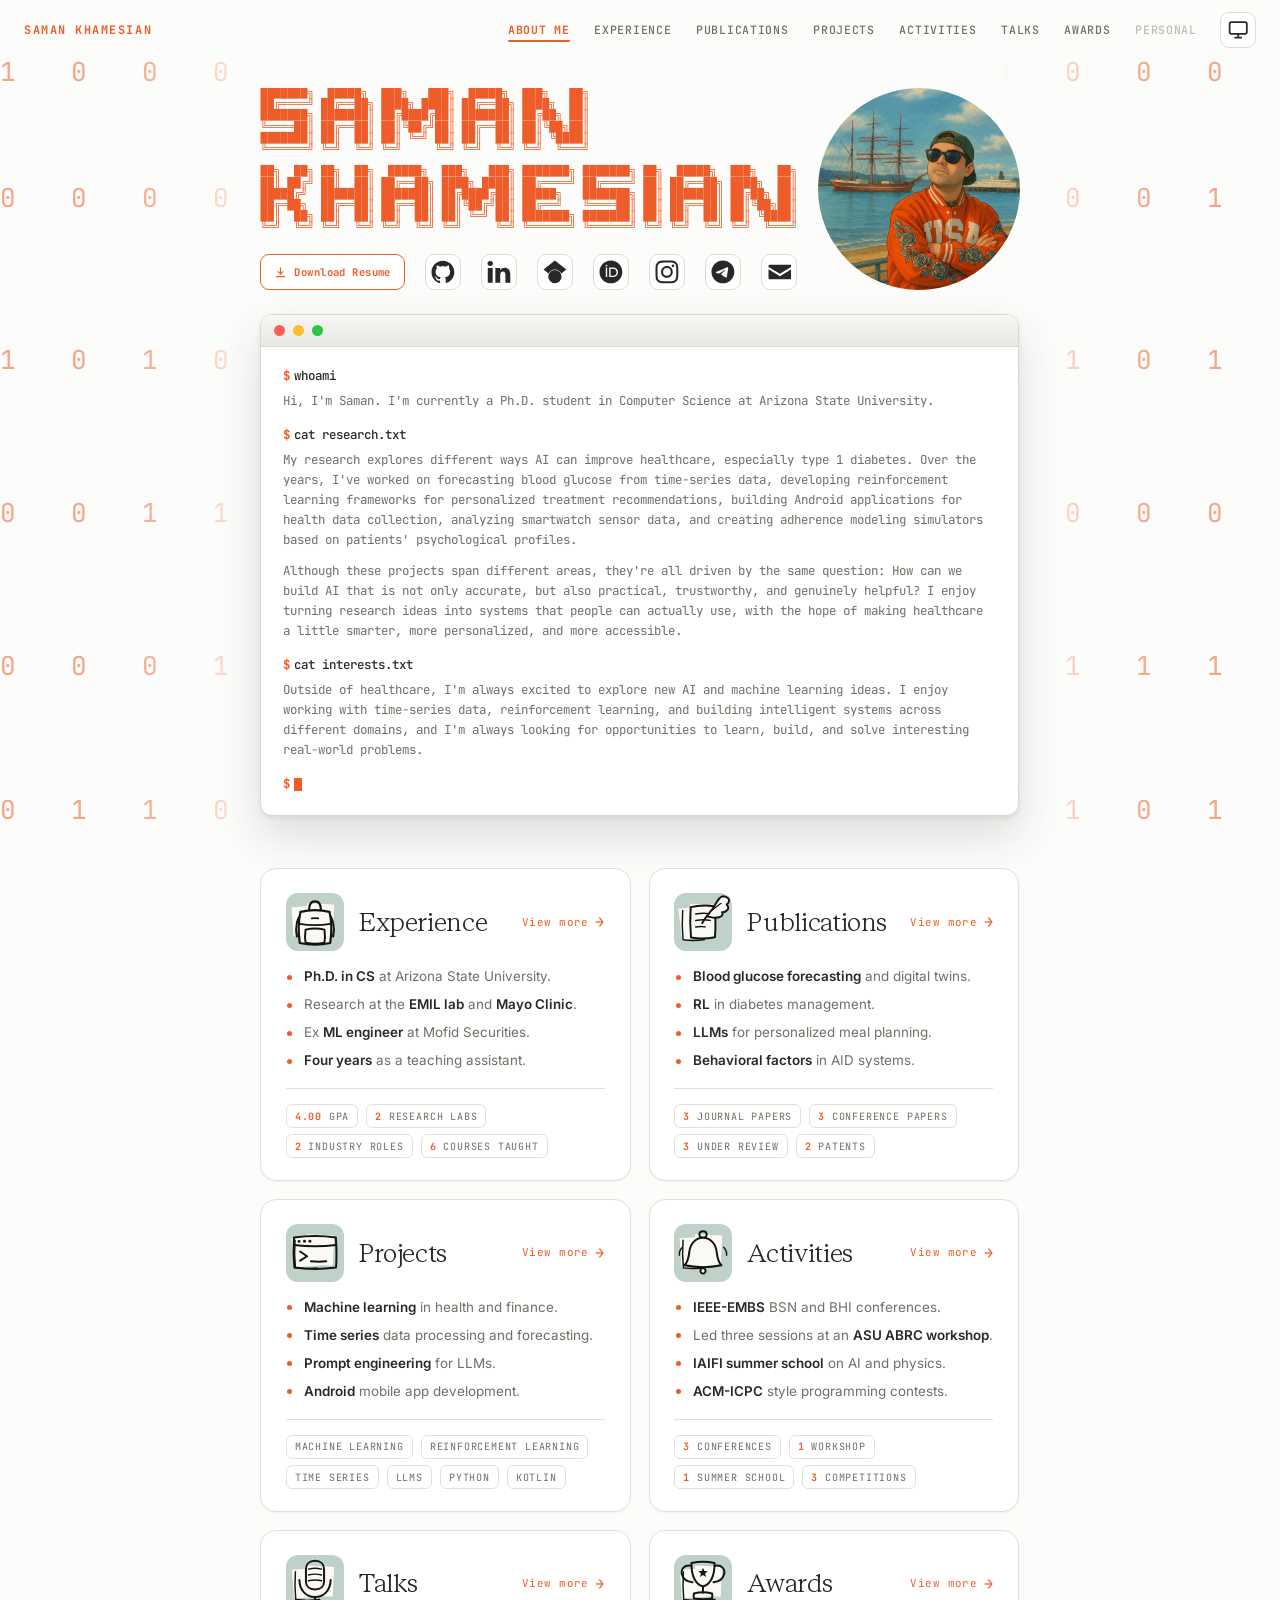
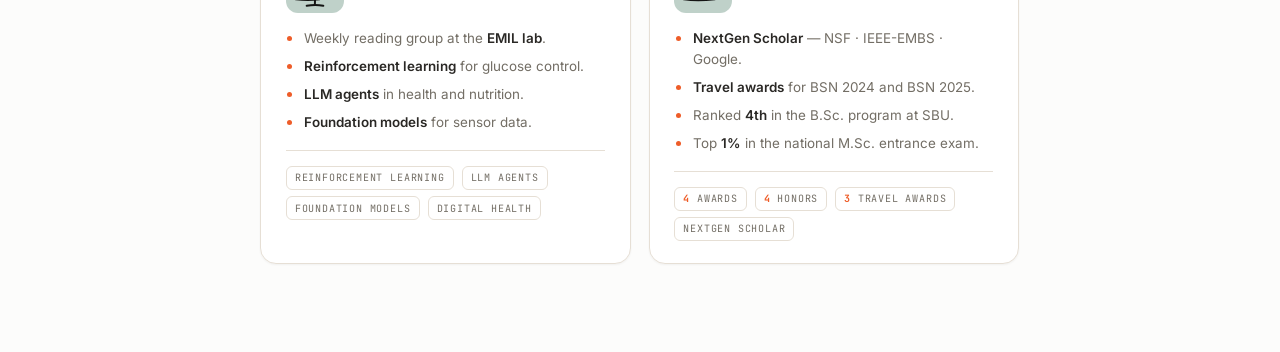
==== commit 5f54ea1f: "Update URL" ====
--- a/index.html
+++ b/index.html
@@ -3,9 +3,19 @@
 <head>
     <meta charset="UTF-8">
     <meta name="viewport" content="width=device-width, initial-scale=1.0">
+
+    <!-- Google Analytics -->
+    <script async src="https://www.googletagmanager.com/gtag/js?id=G-1FG36QGWSK"></script>
+    <script>
+      window.dataLayer = window.dataLayer || [];
+      function gtag(){dataLayer.push(arguments);}
+      gtag('js', new Date());
+      gtag('config', 'G-1FG36QGWSK');
+    </script>
+
     <title>Saman Khamesian</title>
     <meta name="description" content="Saman Khamesian — Ph.D. student in Computer Science at Arizona State University, working on AI for healthcare and type 1 diabetes.">
-    <link rel="canonical" href="https://samankhamesian.github.io/">
+    <link rel="canonical" href="https://samankhamesian.com/">
     <meta name="theme-color" content="#FCFCFB" id="themeColorMeta">
 
     <link rel="preconnect" href="https://fonts.googleapis.com">
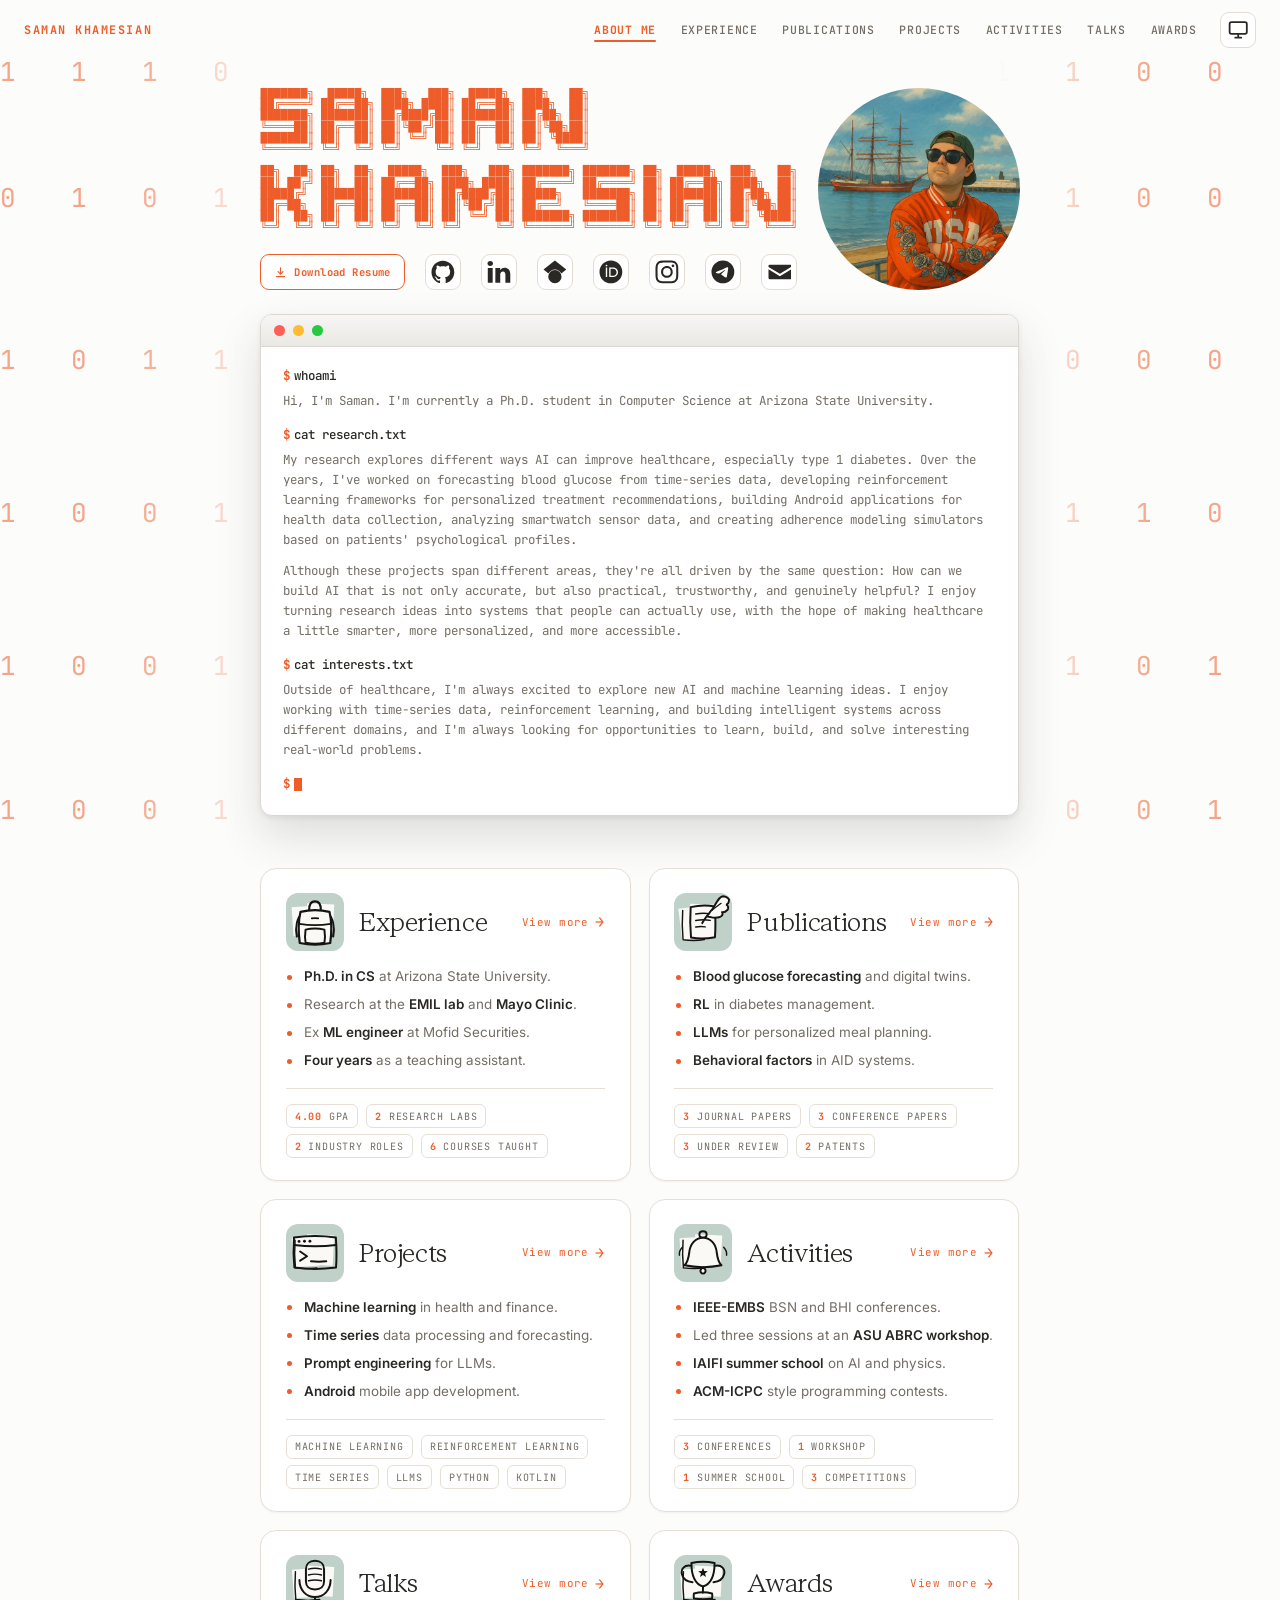
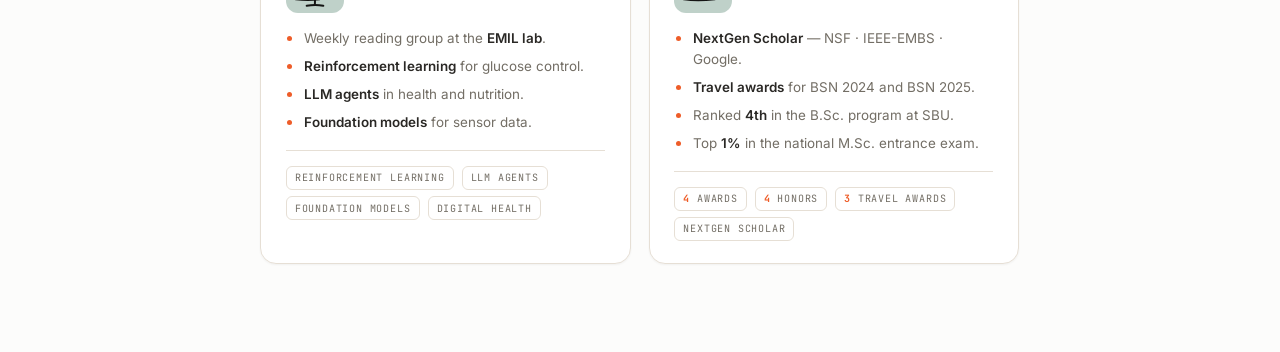
==== commit 92a06730: "Update sections" ====
--- a/index.html
+++ b/index.html
@@ -51,7 +51,8 @@
             <a class="nav-link" href="/activities">Activities</a>
             <a class="nav-link" href="/talks">Talks</a>
             <a class="nav-link" href="/awards">Awards</a>
-            <a class="nav-link is-soon" href="#" aria-disabled="true">Personal</a>
+            <!-- Personal tab: hidden until the page exists.
+                 <a class="nav-link is-soon" href="#" aria-disabled="true">Personal</a> -->
         </div>
 
         <div class="nav-tools">
